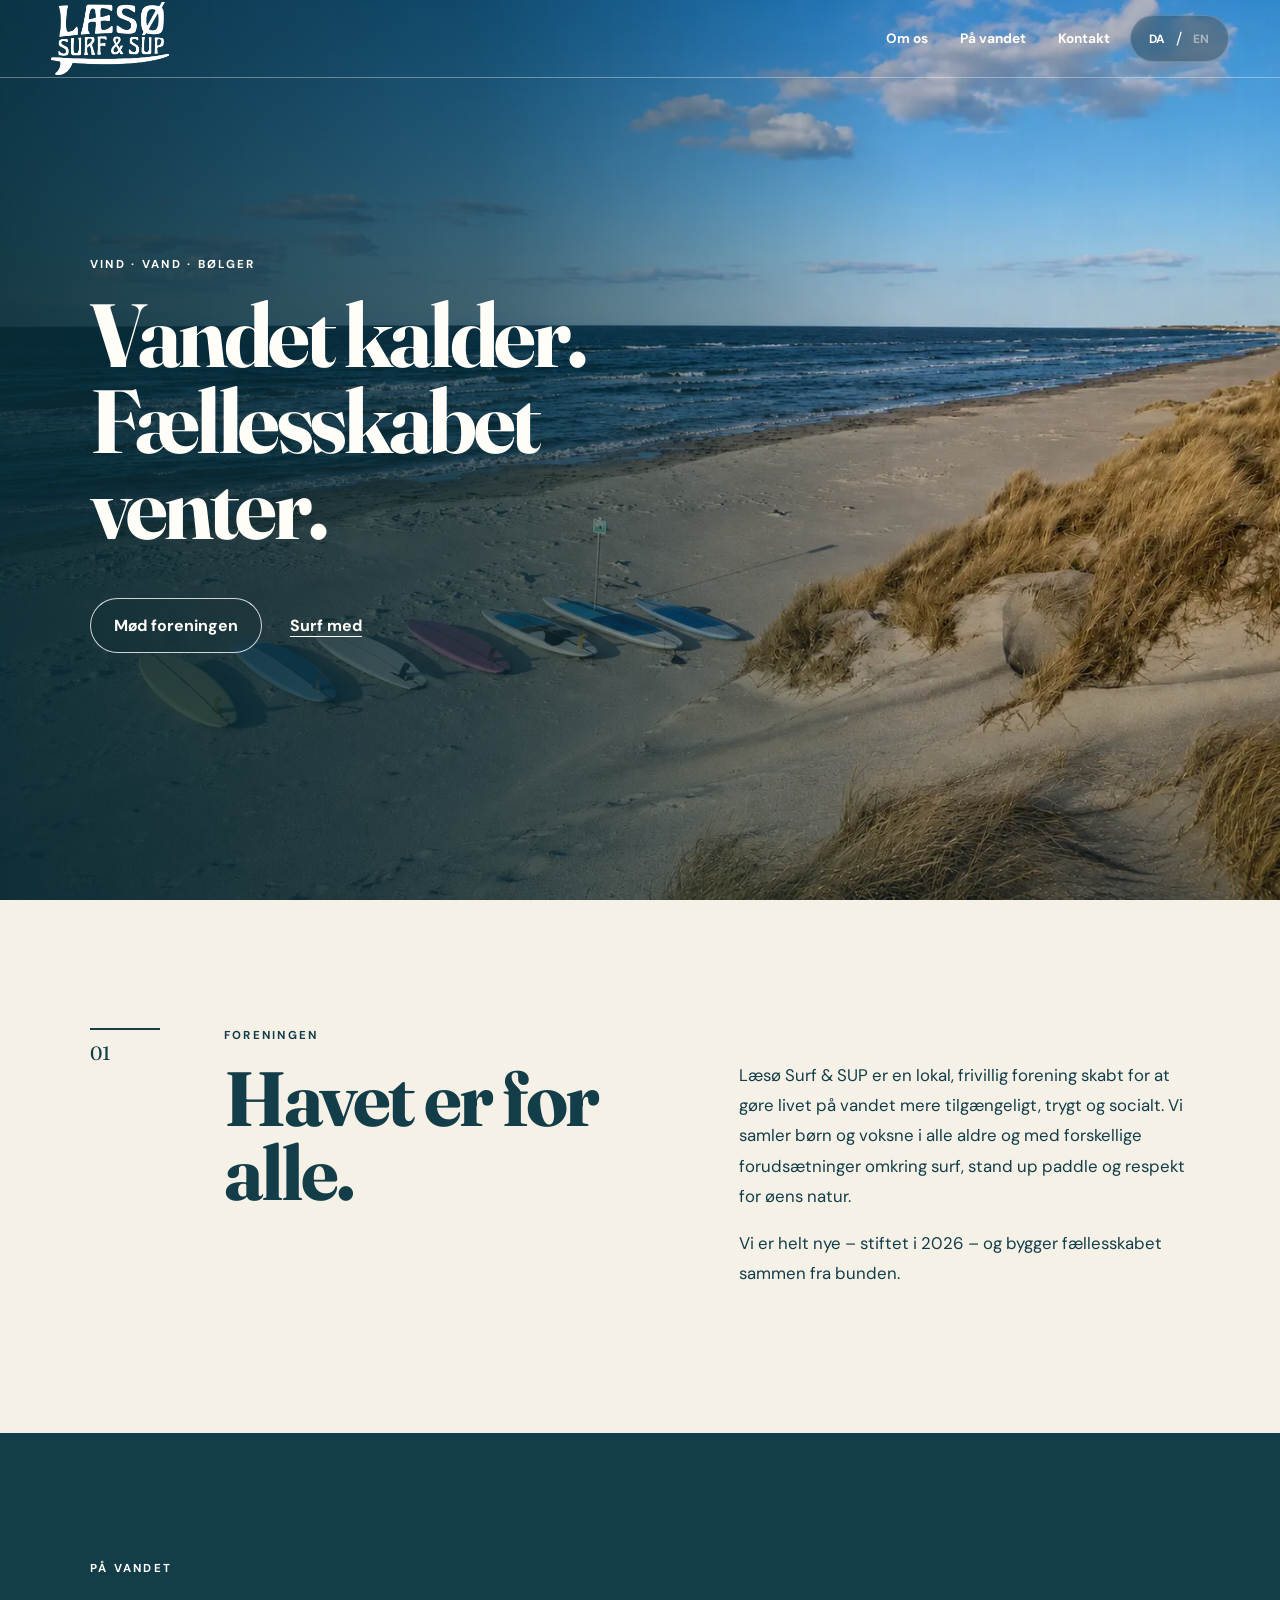
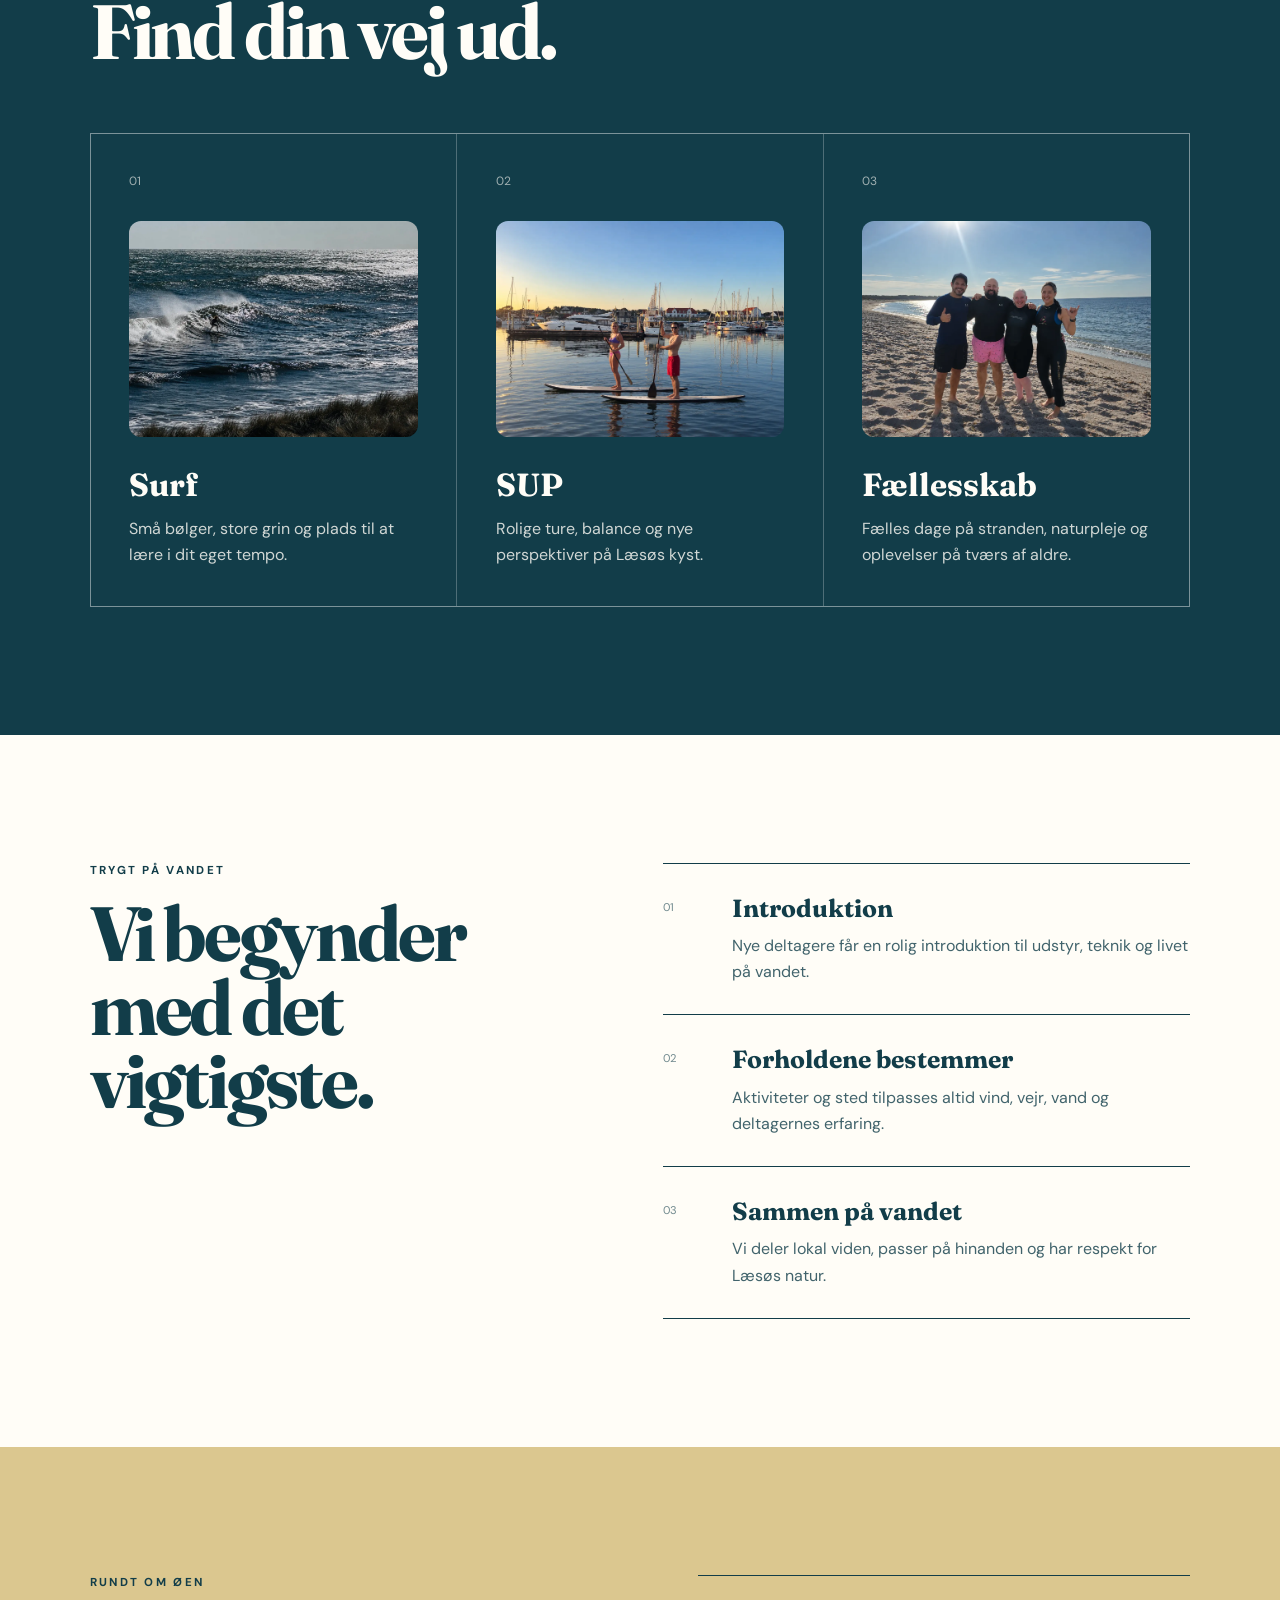
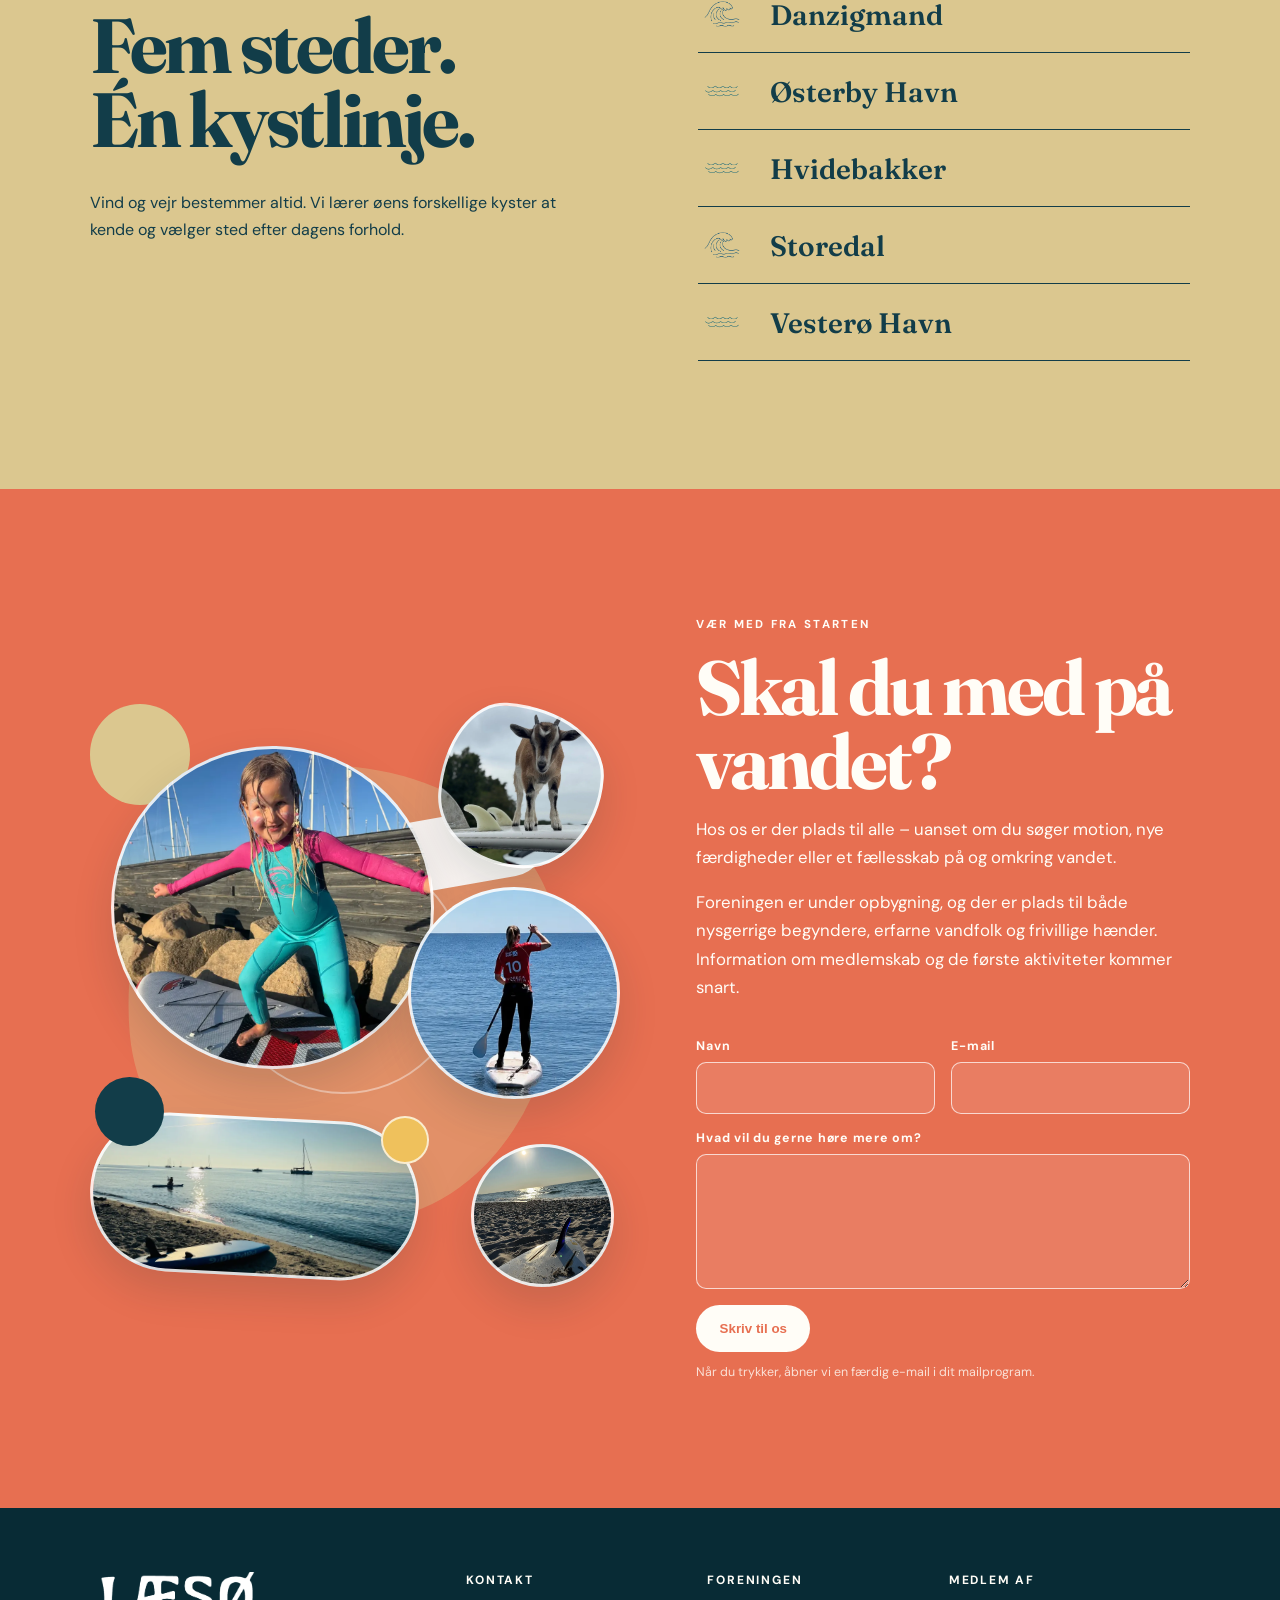
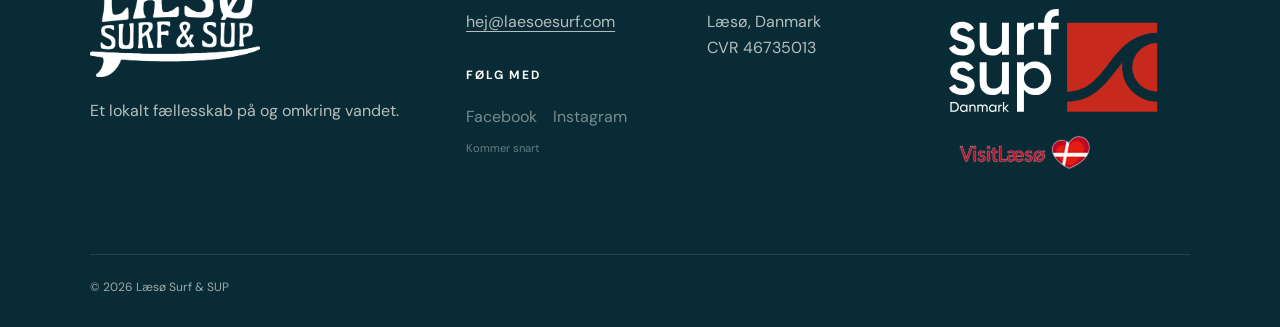
==== index.html @ fbec5681 "Add water condition icons to island spots" ====
<!doctype html>
<html lang="da">
<head>
  <meta charset="utf-8">
  <meta name="viewport" content="width=device-width, initial-scale=1">
  <meta name="description" content="Læsø Surf & SUP – et lokalt fællesskab for surf, SUP og oplevelser på vandet.">
  <meta name="theme-color" content="#123d49">
  <title>Læsø Surf & SUP</title>
  <link rel="preconnect" href="https://fonts.googleapis.com">
  <link rel="preconnect" href="https://fonts.gstatic.com" crossorigin>
  <link href="https://fonts.googleapis.com/css2?family=DM+Sans:wght@400;500;600;700&family=Fraunces:opsz,wght@9..144,600;9..144,700&display=swap" rel="stylesheet">
  <link rel="stylesheet" href="styles.css">
  <script src="script.js" defer></script>
</head>
<body>
  <a class="skip-link" href="#main" data-da="Gå til indhold" data-en="Skip to content">Gå til indhold</a>
  <header class="site-header">
    <a class="brand" href="#top" aria-label="Læsø Surf & SUP home">
      <img src="assets/logo-blue.png" alt="Læsø Surf & SUP" width="1871" height="1154">
    </a>
    <button class="nav-toggle" type="button" aria-expanded="false" aria-controls="site-nav">
      <span class="sr-only" data-da="Åbn menu" data-en="Open menu">Åbn menu</span>
      <span></span><span></span><span></span>
    </button>
    <nav id="site-nav" class="site-nav" aria-label="Primary navigation">
      <a href="#om" data-da="Om os" data-en="About">Om os</a>
      <a href="#aktiviteter" data-da="På vandet" data-en="Activities">På vandet</a>
      <a href="#kontakt" data-da="Kontakt" data-en="Contact Us">Kontakt</a>
    </nav>
    <div class="language-switch" role="group" aria-label="Language">
      <button type="button" data-lang="da" class="active" aria-pressed="true">DA</button>
      <span aria-hidden="true">/</span>
      <button type="button" data-lang="en" aria-pressed="false">EN</button>
    </div>
  </header>

  <main id="main">
    <section class="hero hero-photo" id="top">
      <div class="sun" aria-hidden="true"></div>
      <div class="hero-copy">
        <p class="eyebrow" data-da="Vind · Vand · Bølger" data-en="Wind · Water · Waves">Vind · Vand · Bølger</p>
        <h1 data-da="Vandet kalder.<br>Fællesskabet venter." data-en="The water is calling.<br>Come join us.">Vandet kalder.<br>Fællesskabet venter.</h1>
        <div class="hero-actions">
          <a class="button button-outline" href="#om" data-da="Mød foreningen" data-en="Meet the club">Mød foreningen</a>
          <a class="text-link" href="#kontakt" data-da="Surf med" data-en="Surf with us">Surf med</a>
        </div>
      </div>
      <div class="coast-art" aria-hidden="true">
        <div class="dune dune-back"></div>
        <div class="dune dune-front"></div>
        <div class="grass grass-one"></div>
        <div class="grass grass-two"></div>
        <div class="board"></div>
        <div class="sea"><span></span><span></span><span></span></div>
      </div>
    </section>

    <section class="intro section" id="om">
      <div class="section-kicker">01</div>
      <div class="section-heading">
        <p class="eyebrow" data-da="Foreningen" data-en="The association">Foreningen</p>
        <h2 data-da="Havet er for alle." data-en="The sea is for everyone.">Havet er for alle.</h2>
      </div>
      <div class="section-copy">
        <p data-da="Læsø Surf & SUP er en lokal, frivillig forening skabt for at gøre livet på vandet mere tilgængeligt, trygt og socialt. Vi samler børn og voksne i alle aldre og med forskellige forudsætninger omkring surf, stand up paddle og respekt for øens natur." data-en="Læsø Surf & SUP is a local volunteer association created to make life on the water more accessible, safe and social. We bring children and adults of all ages and abilities together through surfing, stand-up paddling and respect for the island’s nature.">Læsø Surf & SUP er en lokal, frivillig forening skabt for at gøre livet på vandet mere tilgængeligt, trygt og socialt. Vi samler børn og voksne i alle aldre og med forskellige forudsætninger omkring surf, stand up paddle og respekt for øens natur.</p>
        <p data-da="Vi er helt nye – stiftet i 2026 – og bygger fællesskabet sammen fra bunden." data-en="We are brand new – founded in 2026 – and building the community together from the ground up.">Vi er helt nye – stiftet i 2026 – og bygger fællesskabet sammen fra bunden.</p>
      </div>
    </section>

    <section class="activities section" id="aktiviteter">
      <div class="section-heading wide">
        <p class="eyebrow" data-da="På vandet" data-en="On the water">På vandet</p>
        <h2 data-da="Find din vej ud." data-en="Find your way out there.">Find din vej ud.</h2>
      </div>
      <div class="card-grid">
        <article class="activity-card surf-card">
          <span class="card-number">01</span>
          <img class="card-image" src="assets/activity-surf.webp" alt="Surfer på en bølge ved Danzigmand" loading="lazy">
          <h3 data-da="Surf" data-en="Surf">Surf</h3>
          <p data-da="Små bølger, store grin og plads til at lære i dit eget tempo." data-en="Small waves, big smiles and room to learn at your own pace.">Små bølger, store grin og plads til at lære i dit eget tempo.</p>
        </article>
        <article class="activity-card sup-card">
          <span class="card-number">02</span>
          <img class="card-image" src="assets/activity-sup.webp" alt="To SUP-padlere i Vesterø Havn" loading="lazy">
          <h3>SUP</h3>
          <p data-da="Rolige ture, balance og nye perspektiver på Læsøs kyst." data-en="Calm outings, balance and a new perspective on the coast of Læsø.">Rolige ture, balance og nye perspektiver på Læsøs kyst.</p>
        </article>
        <article class="activity-card community-card">
          <span class="card-number">03</span>
          <img class="card-image" src="assets/activity-community.webp" alt="En gruppe vandglade voksne på stranden" loading="lazy">
          <h3 data-da="Fællesskab" data-en="Community">Fællesskab</h3>
          <p data-da="Fælles dage på stranden, naturpleje og oplevelser på tværs af aldre." data-en="Beach days, care for nature and shared experiences across generations.">Fælles dage på stranden, naturpleje og oplevelser på tværs af aldre.</p>
        </article>
      </div>
    </section>

    <section class="safety section" id="sikkerhed">
      <div class="safety-title">
        <p class="eyebrow" data-da="Trygt på vandet" data-en="Safe on the water">Trygt på vandet</p>
        <h2 data-da="Vi begynder med det vigtigste." data-en="We begin with what matters most.">Vi begynder med det vigtigste.</h2>
      </div>
      <div class="safety-points">
        <article>
          <span>01</span>
          <h3 data-da="Introduktion" data-en="Introduction">Introduktion</h3>
          <p data-da="Nye deltagere får en rolig introduktion til udstyr, teknik og livet på vandet." data-en="New participants receive a calm introduction to equipment, technique and life on the water.">Nye deltagere får en rolig introduktion til udstyr, teknik og livet på vandet.</p>
        </article>
        <article>
          <span>02</span>
          <h3 data-da="Forholdene bestemmer" data-en="Conditions decide">Forholdene bestemmer</h3>
          <p data-da="Aktiviteter og sted tilpasses altid vind, vejr, vand og deltagernes erfaring." data-en="Activities and locations are always adapted to wind, weather, water and participant experience.">Aktiviteter og sted tilpasses altid vind, vejr, vand og deltagernes erfaring.</p>
        </article>
        <article>
          <span>03</span>
          <h3 data-da="Sammen på vandet" data-en="Together on the water">Sammen på vandet</h3>
          <p data-da="Vi deler lokal viden, passer på hinanden og har respekt for Læsøs natur." data-en="We share local knowledge, look after each other and respect the nature of Læsø.">Vi deler lokal viden, passer på hinanden og har respekt for Læsøs natur.</p>
        </article>
      </div>
    </section>

    <section class="spots section" id="spots">
      <div class="spots-copy">
        <p class="eyebrow" data-da="Rundt om øen" data-en="Around the island">Rundt om øen</p>
        <h2 data-da="Fem steder.<br>Én kystlinje." data-en="Five places.<br>One coastline.">Fem steder.<br>Én kystlinje.</h2>
        <p data-da="Vind og vejr bestemmer altid. Vi lærer øens forskellige kyster at kende og vælger sted efter dagens forhold." data-en="Wind and weather always decide. We get to know the island’s different coastlines and choose each location according to the day’s conditions.">Vind og vejr bestemmer altid. Vi lærer øens forskellige kyster at kende og vælger sted efter dagens forhold.</p>
      </div>
      <ol class="spot-list">
        <li><span class="spot-condition"><img src="assets/condition-wave.png" alt=""><span class="sr-only" data-da="Bølger" data-en="Waves">Bølger</span></span>Danzigmand</li>
        <li><span class="spot-condition"><img src="assets/condition-flat.png" alt=""><span class="sr-only" data-da="Fladt vand" data-en="Flat water">Fladt vand</span></span>Østerby Havn</li>
        <li><span class="spot-condition"><img src="assets/condition-flat.png" alt=""><span class="sr-only" data-da="Fladt vand" data-en="Flat water">Fladt vand</span></span>Hvidebakker</li>
        <li><span class="spot-condition"><img src="assets/condition-wave.png" alt=""><span class="sr-only" data-da="Bølger" data-en="Waves">Bølger</span></span>Storedal</li>
        <li><span class="spot-condition"><img src="assets/condition-flat.png" alt=""><span class="sr-only" data-da="Fladt vand" data-en="Flat water">Fladt vand</span></span>Vesterø Havn</li>
      </ol>
    </section>

    <section class="join section" id="kontakt">
      <div class="join-collage" aria-hidden="true">
        <div class="join-shape join-photo join-photo-main"></div>
        <div class="join-shape join-photo join-photo-open-water"></div>
        <div class="join-shape join-photo join-photo-sunset"></div>
        <div class="join-shape join-photo join-photo-fin"></div>
        <div class="join-shape join-photo join-photo-goat"></div>
        <div class="join-shape join-dot join-dot-sand"></div>
        <div class="join-shape join-dot join-dot-blue"></div>
        <div class="join-shape join-dot join-dot-gold"></div>
        <div class="join-shape join-pill"></div>
      </div>
      <div class="join-copy">
        <p class="eyebrow" data-da="Vær med fra starten" data-en="Be here from the start">Vær med fra starten</p>
        <h2 data-da="Skal du med på vandet?" data-en="Ready to get on the water?">Skal du med på vandet?</h2>
        <p data-da="Hos os er der plads til alle – uanset om du søger motion, nye færdigheder eller et fællesskab på og omkring vandet." data-en="There’s room for everyone here—whether you want to get active, learn new skills or be part of a community on and around the water.">Hos os er der plads til alle – uanset om du søger motion, nye færdigheder eller et fællesskab på og omkring vandet.</p>
        <p data-da="Foreningen er under opbygning, og der er plads til både nysgerrige begyndere, erfarne vandfolk og frivillige hænder. Information om medlemskab og de første aktiviteter kommer snart." data-en="The association is taking shape, with room for curious beginners, experienced water people and helping hands. Membership details and our first activities are coming soon.">Foreningen er under opbygning, og der er plads til både nysgerrige begyndere, erfarne vandfolk og frivillige hænder. Information om medlemskab og de første aktiviteter kommer snart.</p>
        <form class="contact-form" id="contact-form">
          <div class="form-field">
            <label for="contact-name" data-da="Navn" data-en="Name">Navn</label>
            <input id="contact-name" name="name" type="text" autocomplete="name" required>
          </div>
          <div class="form-field">
            <label for="contact-email" data-da="E-mail" data-en="Email">E-mail</label>
            <input id="contact-email" name="email" type="email" autocomplete="email" required>
          </div>
          <div class="form-field form-field-wide">
            <label for="contact-message" data-da="Hvad vil du gerne høre mere om?" data-en="What would you like to know more about?">Hvad vil du gerne høre mere om?</label>
            <textarea id="contact-message" name="message" rows="5" required></textarea>
          </div>
          <button class="button button-light form-field-wide" type="submit" data-da="Skriv til os" data-en="Email us">Skriv til os</button>
          <p class="form-note form-field-wide" data-da="Når du trykker, åbner vi en færdig e-mail i dit mailprogram." data-en="When you submit, we’ll open a ready-to-send email in your email app.">Når du trykker, åbner vi en færdig e-mail i dit mailprogram.</p>
        </form>
      </div>
    </section>
  </main>

  <footer id="site-footer" class="site-footer">
    <div class="footer-brand">
      <img src="assets/logo-blue.png" alt="Læsø Surf & SUP" width="1871" height="1154">
      <p data-da="Et lokalt fællesskab på og omkring vandet." data-en="A local community on and around the water.">Et lokalt fællesskab på og omkring vandet.</p>
    </div>
    <div class="footer-column">
      <h2 data-da="Kontakt" data-en="Contact">Kontakt</h2>
      <p><a href="mailto:hej@laesoesurf.com">hej@laesoesurf.com</a></p>
      <h2 class="social-heading" data-da="Følg med" data-en="Follow us">Følg med</h2>
      <p class="social-placeholders"><span>Facebook</span><span>Instagram</span><small data-da="Kommer snart" data-en="Coming soon">Kommer snart</small></p>
    </div>
    <div class="footer-column">
      <h2 data-da="Foreningen" data-en="Association">Foreningen</h2>
      <p>Læsø, Danmark<br>CVR 46735013</p>
    </div>
    <div class="footer-column footer-affiliation">
      <h2 data-da="Medlem af" data-en="Member of">Medlem af</h2>
      <div class="footer-badges">
        <a href="https://surfsup.dk/" target="_blank" rel="noopener" aria-label="Surf & SUP Danmark">
          <img class="federation-badge" src="assets/surf-sup-danmark.svg" alt="Surf & SUP Danmark">
        </a>
        <a href="https://www.visit-laesoe.com/" target="_blank" rel="noopener" aria-label="Visit Læsø">
          <img class="visit-badge" src="assets/visit-laesoe.png" alt="Visit Læsø">
        </a>
      </div>
    </div>
    <p class="copyright">© <span id="year"></span> Læsø Surf & SUP</p>
  </footer>
</body>
</html>
---- styles.css ----
:root {
  --ink: #123d49;
  --ink-dark: #082b35;
  --foam: #f6f1e7;
  --sand: #dbc78f;
  --dune: #aebe82;
  --dune-dark: #73895c;
  --coral: #e76f51;
  --sky: #91c8cf;
  --white: #fffdf7;
  --line: rgba(18, 61, 73, .2);
  --display: "Fraunces", Georgia, serif;
  --sans: "DM Sans", system-ui, sans-serif;
}

* { box-sizing: border-box; }
html { scroll-behavior: smooth; }
body { margin: 0; background: var(--foam); color: var(--ink); font-family: var(--sans); }
a { color: inherit; }
.sr-only { position: absolute; width: 1px; height: 1px; padding: 0; margin: -1px; overflow: hidden; clip: rect(0,0,0,0); white-space: nowrap; border: 0; }
.skip-link { position: fixed; left: 1rem; top: -5rem; z-index: 100; padding: .75rem 1rem; background: var(--white); }
.skip-link:focus { top: 1rem; }

.site-header { height: 78px; display: grid; grid-template-columns: 1fr auto auto; align-items: center; gap: 1.25rem; padding: 0 clamp(1.25rem, 4vw, 4.5rem); border-bottom: 1px solid rgba(255,255,255,.35); position: absolute; z-index: 10; width: 100%; color: var(--white); }
.brand { display: inline-flex; align-items: center; text-decoration: none; }
.brand img { display: block; width: 118px; height: auto; filter: brightness(0) invert(1); }
.site-nav { justify-self: end; display: flex; align-items: center; gap: clamp(1rem, 2.5vw, 2.4rem); font-size: .85rem; font-weight: 700; white-space: nowrap; }
.site-nav a { text-decoration: none; }
.site-nav a:hover { color: var(--coral); }
.language-switch { justify-self: end; display: flex; gap: .35rem; align-items: center; padding: .55rem .8rem; border: 1px solid rgba(255,255,255,.2); border-radius: 100px; background: rgba(8,43,53,.34); backdrop-filter: blur(10px); -webkit-backdrop-filter: blur(10px); }
.language-switch button { border: 0; background: none; color: currentColor; padding: .35rem; font: 700 .75rem var(--sans); cursor: pointer; opacity: .48; }
.language-switch button.active { opacity: 1; }
.nav-toggle { display: none; }

.hero { min-height: 760px; height: 100svh; max-height: 980px; position: relative; overflow: hidden; background: var(--sky); padding: 150px clamp(1.25rem, 7vw, 8rem) 140px; display: flex; align-items: center; }
.hero-photo { background-image: url("assets/hero-beach.webp"); background-size: cover; background-position: center 48%; color: var(--white); }
.hero-photo::before { content: ""; position: absolute; inset: 0; z-index: 1; background: linear-gradient(90deg, rgba(8,43,53,.88) 0%, rgba(8,43,53,.63) 38%, rgba(8,43,53,.12) 72%, rgba(8,43,53,.04) 100%), linear-gradient(0deg, rgba(8,43,53,.22), transparent 45%); }
.hero-photo .sun, .hero-photo .coast-art { display: none; }
.hero-copy { position: relative; z-index: 4; width: min(650px, 55vw); }
.hero-copy h1 { font-size: clamp(3.75rem, 7vw, 7rem); }
.eyebrow { text-transform: uppercase; letter-spacing: .2em; font-size: .72rem; font-weight: 700; margin: 0 0 1.2rem; }
h1, h2 { font-family: var(--display); letter-spacing: -.04em; line-height: .96; margin: 0; }
h1 { font-size: clamp(4.25rem, 8.5vw, 8.5rem); }
h2 { font-size: clamp(3rem, 6vw, 6rem); }
.hero-lede { max-width: 560px; line-height: 1.65; font-size: clamp(1rem, 1.5vw, 1.2rem); margin: 2rem 0; }
.hero-actions { display: flex; align-items: center; gap: 1.75rem; margin-top: 3rem; }
.button { display: inline-flex; align-items: center; justify-content: center; padding: 1rem 1.45rem; border-radius: 100px; text-decoration: none; font-weight: 700; transition: transform .2s, background .2s; }
.button:hover { transform: translateY(-2px); }
.button-primary { background: var(--coral); color: var(--white); }
.button-primary:hover { background: #d65d42; }
.button-outline { color: var(--white); border: 1px solid rgba(255,255,255,.8); background: rgba(8,43,53,.12); backdrop-filter: blur(5px); -webkit-backdrop-filter: blur(5px); }
.button-outline:hover { background: rgba(255,255,255,.14); }
.text-link { font-weight: 700; text-underline-offset: 5px; }
.hero-photo .text-link { color: var(--white); }
.sun { position: absolute; width: min(26vw, 350px); aspect-ratio: 1; border-radius: 50%; background: #efc15c; top: 15%; right: 10%; box-shadow: 0 0 0 24px rgba(239, 193, 92, .15); }
.coast-art { position: absolute; inset: 0; pointer-events: none; }
.dune { position: absolute; border-radius: 55% 50% 0 0 / 100% 90% 0 0; transform-origin: bottom; }
.dune-back { width: 72%; height: 32%; right: -15%; bottom: 18%; background: var(--dune-dark); transform: rotate(-3deg); }
.dune-front { width: 82%; height: 29%; right: -17%; bottom: 8%; background: var(--dune); transform: rotate(2deg); }
.sea { position: absolute; bottom: 0; left: 0; right: 0; height: 19%; background: var(--ink); overflow: hidden; }
.sea span { position: absolute; left: -5%; width: 110%; height: 25px; border-top: 2px solid rgba(255,255,255,.55); border-radius: 50%; }
.sea span:nth-child(1) { top: 30%; }.sea span:nth-child(2) { top: 55%; left: 7%; }.sea span:nth-child(3) { top: 75%; left: -12%; }
.board { position: absolute; width: 230px; height: 35px; right: 14%; bottom: 22%; background: var(--coral); border: 4px solid var(--ink-dark); border-radius: 60% 55% 55% 60%; transform: rotate(-9deg); box-shadow: inset -45px 0 0 #efc15c; }
.board::after { content: ""; position: absolute; right: 34px; bottom: -17px; width: 10px; height: 18px; background: var(--ink-dark); clip-path: polygon(0 0,100% 0,65% 100%); }
.grass { position: absolute; width: 2px; height: 100px; background: var(--ink-dark); bottom: 30%; right: 29%; transform: rotate(9deg); }
.grass::before, .grass::after { content: ""; position: absolute; width: 50px; height: 2px; background: var(--ink-dark); right: 0; top: 35%; transform-origin: right; transform: rotate(55deg); }
.grass::after { top: 58%; transform: rotate(-45deg); }
.grass-two { right: 23%; bottom: 27%; transform: scale(.8) rotate(-8deg); }

.section { padding: clamp(5rem, 10vw, 10rem) clamp(1.25rem, 7vw, 8rem); }
.intro { display: grid; grid-template-columns: 70px 1fr 1fr; gap: clamp(2rem, 5vw, 7rem); align-items: start; }
.section-kicker { font-family: var(--display); font-size: 1.2rem; padding-top: .7rem; border-top: 2px solid var(--ink); }
.section-heading h2 { max-width: 600px; }
.section-copy { max-width: 580px; font-size: 1.05rem; line-height: 1.8; padding-top: 2rem; }
.section-copy p:first-child { margin-top: 0; }

.activities { background: var(--ink); color: var(--white); }
.section-heading.wide { margin-bottom: 4rem; }
.card-grid { display: grid; grid-template-columns: repeat(3, 1fr); gap: 1px; background: rgba(255,255,255,.25); border: 1px solid rgba(255,255,255,.25); }
.activity-card { min-height: 410px; padding: clamp(1.5rem, 3vw, 3rem); background: var(--ink); display: flex; flex-direction: column; position: relative; }
.activity-card:hover { background: var(--ink-dark); }
.card-number { font-size: .75rem; opacity: .6; }
.card-image { display: block; width: 100%; aspect-ratio: 4 / 3; margin: 2rem 0 1.75rem; object-fit: cover; border-radius: 12px; }
.activity-card h3 { font: 700 2rem var(--display); margin: 0 0 .75rem; }
.activity-card p { line-height: 1.6; margin: 0; max-width: 320px; opacity: .8; }

.safety { background: var(--white); display: grid; grid-template-columns: 1fr 1.15fr; gap: clamp(3rem, 9vw, 10rem); }
.safety-title { position: sticky; top: 3rem; align-self: start; }
.safety-points article { display: grid; grid-template-columns: 45px 1fr; column-gap: 1.5rem; padding: 1.8rem 0; border-top: 1px solid var(--ink); }
.safety-points article:last-child { border-bottom: 1px solid var(--ink); }
.safety-points span { grid-row: 1/3; font-size: .7rem; opacity: .6; padding-top: .45rem; }
.safety-points h3 { margin: 0 0 .65rem; font: 700 1.55rem var(--display); }
.safety-points p { margin: 0; line-height: 1.65; opacity: .8; }

.spots { display: grid; grid-template-columns: 1fr 1fr; gap: clamp(3rem, 9vw, 10rem); background: var(--sand); }
.spots-copy p:last-child { max-width: 480px; line-height: 1.7; margin-top: 2rem; }
.spot-list { list-style: none; margin: 0; padding: 0; border-top: 1px solid var(--ink); }
.spot-list li { padding: 1.25rem 0; border-bottom: 1px solid var(--ink); font: 600 clamp(1.35rem, 2.2vw, 2rem) var(--display); display: flex; align-items: center; gap: 1.5rem; }
.spot-condition { width: 48px; height: 36px; flex: 0 0 48px; display: inline-flex; align-items: center; justify-content: center; }
.spot-condition img { display: block; width: 100%; height: 100%; object-fit: contain; }

.join { background: var(--coral); color: var(--white); display: grid; grid-template-columns: 1.3fr 1.7fr; gap: clamp(2.5rem, 6vw, 7rem); align-items: center; }
.join-collage { position: relative; width: min(530px, 88vw); aspect-ratio: .9; justify-self: center; isolation: isolate; }
.join-collage::before { content: ""; position: absolute; z-index: 0; width: 82%; height: 78%; left: 7%; top: 10%; background: rgba(219,199,143,.38); border-radius: 43% 57% 48% 52% / 55% 42% 58% 45%; transform: rotate(-5deg); }
.join-collage::after { content: ""; position: absolute; z-index: 1; width: 45%; aspect-ratio: 1; left: 25%; top: 25%; border: 2px solid rgba(255,255,255,.42); border-radius: 50%; }
.join-shape { position: absolute; display: block; }
.join-photo { border: 3px solid rgba(255,255,255,.85); background-repeat: no-repeat; background-size: cover; box-shadow: 0 18px 40px rgba(8,43,53,.14); }
.join-photo-main { z-index: 4; width: 61%; aspect-ratio: 1; left: 4%; top: 7%; border-radius: 50%; background-image: url("assets/child-sup.webp"); background-position: center 33%; }
.join-photo-open-water { z-index: 6; width: 40%; aspect-ratio: 1; right: 0; top: 31%; border-radius: 50%; background-image: url("assets/collage-open-water.webp"); background-position: center 46%; }
.join-photo-sunset { z-index: 3; width: 62%; height: 27%; left: 0; bottom: 3%; border-radius: 100px; background-image: url("assets/collage-sunset.webp"); background-position: center 73%; transform: rotate(3deg); }
.join-photo-fin { z-index: 7; width: 27%; aspect-ratio: 1; right: 1%; bottom: 1%; border-radius: 50%; background-image: url("assets/collage-fin.webp"); background-position: center 76%; }
.join-photo-goat { z-index: 5; width: 31%; aspect-ratio: 1; right: 3%; top: 0; border-radius: 38% 62% 48% 52% / 58% 42% 58% 42%; background-image: url("assets/collage-goat.webp"); background-position: 63% center; transform: rotate(4deg); }
.join-dot { border-radius: 50%; }
.join-dot-sand { z-index: 2; width: 19%; aspect-ratio: 1; left: 0; top: 0; background: var(--sand); }
.join-dot-blue { z-index: 5; width: 13%; aspect-ratio: 1; left: 1%; bottom: 25%; background: var(--ink); }
.join-dot-gold { z-index: 7; width: 9%; aspect-ratio: 1; left: 55%; bottom: 22%; background: #efc15c; border: 2px solid rgba(255,255,255,.7); }
.join-pill { z-index: 2; width: 36%; height: 12%; right: 14%; top: 19%; border-radius: 100px; background: rgba(255,255,255,.92); transform: rotate(-10deg); }
.join-copy > p:not(.eyebrow) { max-width: 650px; line-height: 1.7; font-size: 1.05rem; margin: 1rem 0; }
.join-copy h2 + p { margin-top: 2rem; }
.button-light { background: var(--white); color: var(--coral); }
.contact-form { max-width: 720px; display: grid; grid-template-columns: 1fr 1fr; gap: 1rem; margin-top: 2.25rem; }
.form-field { display: grid; gap: .5rem; }
.form-field-wide { grid-column: 1/-1; }
.form-field label { font-size: .78rem; font-weight: 700; letter-spacing: .06em; }
.form-field input, .form-field textarea { width: 100%; border: 1px solid rgba(255,255,255,.7); border-radius: 10px; padding: .9rem 1rem; background: rgba(255,255,255,.1); color: var(--white); font: inherit; }
.form-field textarea { resize: vertical; min-height: 130px; }
.form-field input:focus, .form-field textarea:focus { outline: 3px solid rgba(255,255,255,.3); outline-offset: 2px; }
.contact-form .button { border: 0; width: fit-content; cursor: pointer; }
.join-copy .form-note { margin: -.25rem 0 0; font-size: .78rem; opacity: .8; }

.site-footer { background: var(--ink-dark); color: var(--white); padding: 4rem clamp(1.25rem, 7vw, 8rem) 2rem; display: grid; grid-template-columns: 1.7fr 1fr 1fr 1.25fr; gap: 3rem; }
.footer-brand img { width: 170px; height: auto; filter: brightness(0) invert(1); }.footer-brand p, .footer-column p { opacity: .7; line-height: 1.6; }
.footer-column a { text-underline-offset: 4px; }
.footer-badges { display: flex; align-items: center; flex-wrap: wrap; gap: 1.25rem; }
.footer-affiliation img { display: block; height: auto; }
.footer-affiliation .federation-badge { width: min(210px, 100%); }
.footer-affiliation .visit-badge { width: min(150px, 100%); }
.footer-affiliation a { display: inline-block; transition: transform .2s, opacity .2s; }
.footer-affiliation a:hover { transform: translateY(-2px); opacity: .9; }
.footer-column h2 { font: 700 .75rem var(--sans); text-transform: uppercase; letter-spacing: .15em; margin-bottom: 1.3rem; }
.footer-column .social-heading { margin-top: 2rem; }
.social-placeholders { display: flex; flex-wrap: wrap; gap: .65rem 1rem; }
.social-placeholders span { opacity: .65; }
.social-placeholders small { flex-basis: 100%; font-size: .7rem; opacity: .55; }
.copyright { grid-column: 1/-1; border-top: 1px solid rgba(255,255,255,.18); padding-top: 1.5rem; margin: 2rem 0 0; font-size: .75rem; opacity: .6; }

.contact-hero { min-height: 780px; display: grid; grid-template-columns: 1.05fr .95fr; background: var(--ink-dark); color: var(--white); }
.contact-image { min-height: 640px; background: linear-gradient(90deg, transparent 70%, var(--ink-dark)), url("assets/goat-surfer.webp") center/cover; }
.contact-intro { padding: 155px clamp(2rem, 7vw, 7rem) 5rem clamp(2rem, 5vw, 5rem); display: flex; flex-direction: column; justify-content: center; }
.contact-intro h1 { font-size: clamp(3.25rem, 4.8vw, 5.5rem); }
.contact-intro > p:not(.eyebrow) { max-width: 630px; margin: 1.4rem 0 0; font-size: 1.05rem; line-height: 1.75; opacity: .86; }
.contact-section { display: grid; grid-template-columns: .9fr 1.1fr; gap: clamp(3rem, 9vw, 10rem); align-items: start; background: var(--white); }
.contact-details h2 { font-size: clamp(2.8rem, 5vw, 5.5rem); }
.contact-details > p:last-child { margin-top: 2rem; font-weight: 700; }
.contact-form-dark { margin-top: 0; color: var(--ink); }
.contact-form-dark .form-field input, .contact-form-dark .form-field textarea { border-color: var(--line); background: var(--foam); color: var(--ink); }
.contact-form-dark .form-field input:focus, .contact-form-dark .form-field textarea:focus { outline-color: rgba(18,61,73,.2); }
.contact-form-dark .form-note { color: var(--ink); }

/* På vandet */
.water-hero { min-height: 650px; height: min(78svh, 840px); padding: 130px clamp(1.25rem, 5.5vw, 6rem) 70px; display: flex; align-items: center; position: relative; overflow: hidden; color: var(--white); background: url("assets/together-sup.webp") center 47% / cover no-repeat; }
.water-hero::after { content: ""; position: absolute; inset: 0; background: linear-gradient(90deg, rgba(8,43,53,.35), transparent 58%); }
.water-hero h1 { position: relative; z-index: 1; max-width: 760px; font: 500 clamp(3.6rem, 7.2vw, 7.2rem)/.92 var(--sans); letter-spacing: -.065em; }
.water-hero h1 em { font-family: var(--display); font-weight: 600; }
.water-story { max-width: 1320px; margin: 0 auto; padding: clamp(4.5rem, 8vw, 7.5rem) clamp(1.25rem, 5.5vw, 6rem); background: var(--white); }
.water-lead { display: grid; grid-template-columns: minmax(0, 1.7fr) minmax(220px, .58fr); gap: 8%; align-items: end; }
.water-copy h2 { max-width: 850px; font: 500 clamp(2.8rem, 5.4vw, 5rem)/1.03 var(--sans); letter-spacing: -.06em; }
.water-copy h2 em { font-family: var(--display); }.water-copy h2 strong { font-weight: 700; }
.water-copy > p { max-width: 720px; margin: 2.6rem 0 0; font-size: clamp(1.35rem, 2.3vw, 2.15rem); line-height: 1.3; letter-spacing: -.025em; }
.water-copy strong { font-weight: 700; }
.water-story img { display: block; width: 100%; height: 100%; object-fit: cover; border-radius: 14px; }
.water-sunset { aspect-ratio: 1.08 / 1; }
.water-gallery { display: grid; grid-template-columns: 1.55fr .92fr; gap: 8%; align-items: start; margin-top: 3.25rem; }
.water-surf { aspect-ratio: 1.18 / 1; object-position: 42% center; }.water-child { aspect-ratio: .78 / 1; object-position: center 35%; }
.water-invitation { max-width: 680px; margin: 3rem 0 0 auto; font: 600 clamp(1.45rem, 2.3vw, 2.15rem)/1.35 var(--display); }
.water-safety { padding: clamp(5rem, 9vw, 8rem) clamp(1.25rem, 7vw, 8rem); background: var(--sand); display: grid; grid-template-columns: .8fr 1.2fr; gap: clamp(3rem, 9vw, 10rem); }
.water-safety h2 { font-size: clamp(3rem, 5vw, 5.5rem); }.water-safety-copy { font-size: 1.08rem; line-height: 1.7; }
.water-safety-copy ol { list-style: decimal-leading-zero; margin: 2rem 0 0; padding: 0 0 0 2.2rem; border-top: 1px solid var(--ink); }
.water-safety-copy li { padding: 1rem .5rem; border-bottom: 1px solid var(--ink); }
.water-contact { padding: clamp(4.5rem, 8vw, 7rem) clamp(1.25rem, 7vw, 8rem); background: var(--coral); color: var(--white); display: flex; align-items: center; justify-content: space-between; gap: 2rem; }
.water-contact h2 { font-size: clamp(2.8rem, 5vw, 5.5rem); }.water-contact-link { padding: 1rem 1.5rem; border: 2px solid var(--white); border-radius: 100px; text-decoration: none; font-weight: 700; white-space: nowrap; }

@media (max-width: 850px) {
  .site-header { grid-template-columns: 1fr auto auto; }
  .nav-toggle { display: block; border: 0; background: transparent; padding: 8px; cursor: pointer; }
  .nav-toggle span:not(.sr-only) { display: block; width: 24px; height: 2px; margin: 5px; background: currentColor; }
  .site-nav { display: none; position: absolute; top: 78px; left: 0; right: 0; transform: none; background: rgba(8,43,53,.97); color: var(--white); padding: 2rem; border: 0; border-radius: 0; flex-direction: column; white-space: normal; border-bottom: 1px solid rgba(255,255,255,.2); }
  .site-nav.open { display: flex; }
  .hero { min-height: 760px; align-items: flex-start; padding-top: 145px; }
  .hero-copy { width: 100%; }.hero-lede { max-width: 500px; }.sun { width: 44vw; top: 40%; right: -8%; }
  .hero-photo { background-position: 58% center; }
  .dune-back { width: 110%; right: -45%; }.dune-front { width: 125%; right: -45%; }.board { right: 18%; bottom: 20%; }
  .intro { grid-template-columns: 45px 1fr; }.section-copy { grid-column: 2; }
  .card-grid { grid-template-columns: 1fr; }.activity-card { min-height: 320px; }.card-icon { margin: 3rem 0; }
  .spots, .join, .safety { grid-template-columns: 1fr; }
  .join-collage { width: min(430px, 88vw); justify-self: center; }
  .contact-hero, .contact-section { grid-template-columns: 1fr; }
  .contact-image { min-height: 560px; background-image: linear-gradient(0deg, var(--ink-dark), transparent 35%), url("assets/goat-surfer.webp"); }
  .contact-intro { padding-top: 4rem; }
  .safety-title { position: static; }
  .water-lead { grid-template-columns: 1fr; gap: 2.5rem; }.water-sunset { max-width: 420px; justify-self: end; }
  .water-gallery { gap: 1.5rem; }.water-safety { grid-template-columns: 1fr; }
  .site-footer { grid-template-columns: 1fr 1fr; }.footer-brand { grid-column: 1/-1; }
}

@media (max-width: 520px) {
  .site-header { gap: .5rem; padding-inline: 1rem; }.brand img { width: 96px; }
  .language-switch { font-size: .7rem; }.hero { padding-inline: 1.25rem; }.hero h1 { font-size: clamp(3.8rem, 19vw, 5rem); }
  .hero-lede { font-size: .95rem; }.hero-actions { align-items: flex-start; flex-direction: column; gap: 1rem; }
  .intro { grid-template-columns: 1fr; }.section-kicker { width: 45px; }.section-copy { grid-column: auto; }
  .site-footer { grid-template-columns: 1fr; }.footer-brand { grid-column: auto; }.copyright { grid-column: auto; }
  .contact-form { grid-template-columns: 1fr; }.form-field-wide { grid-column: auto; }
  .contact-image { min-height: 430px; }
  .water-hero { min-height: 520px; height: 68svh; padding-bottom: 3rem; align-items: flex-end; background-position: 58% center; }
  .water-gallery { grid-template-columns: 1fr; }.water-gallery img { aspect-ratio: 4 / 3; }.water-invitation { margin-left: 0; }
  .water-contact { align-items: flex-start; flex-direction: column; }
}

@media (prefers-reduced-motion: reduce) { html { scroll-behavior: auto; } * { transition: none !important; } }
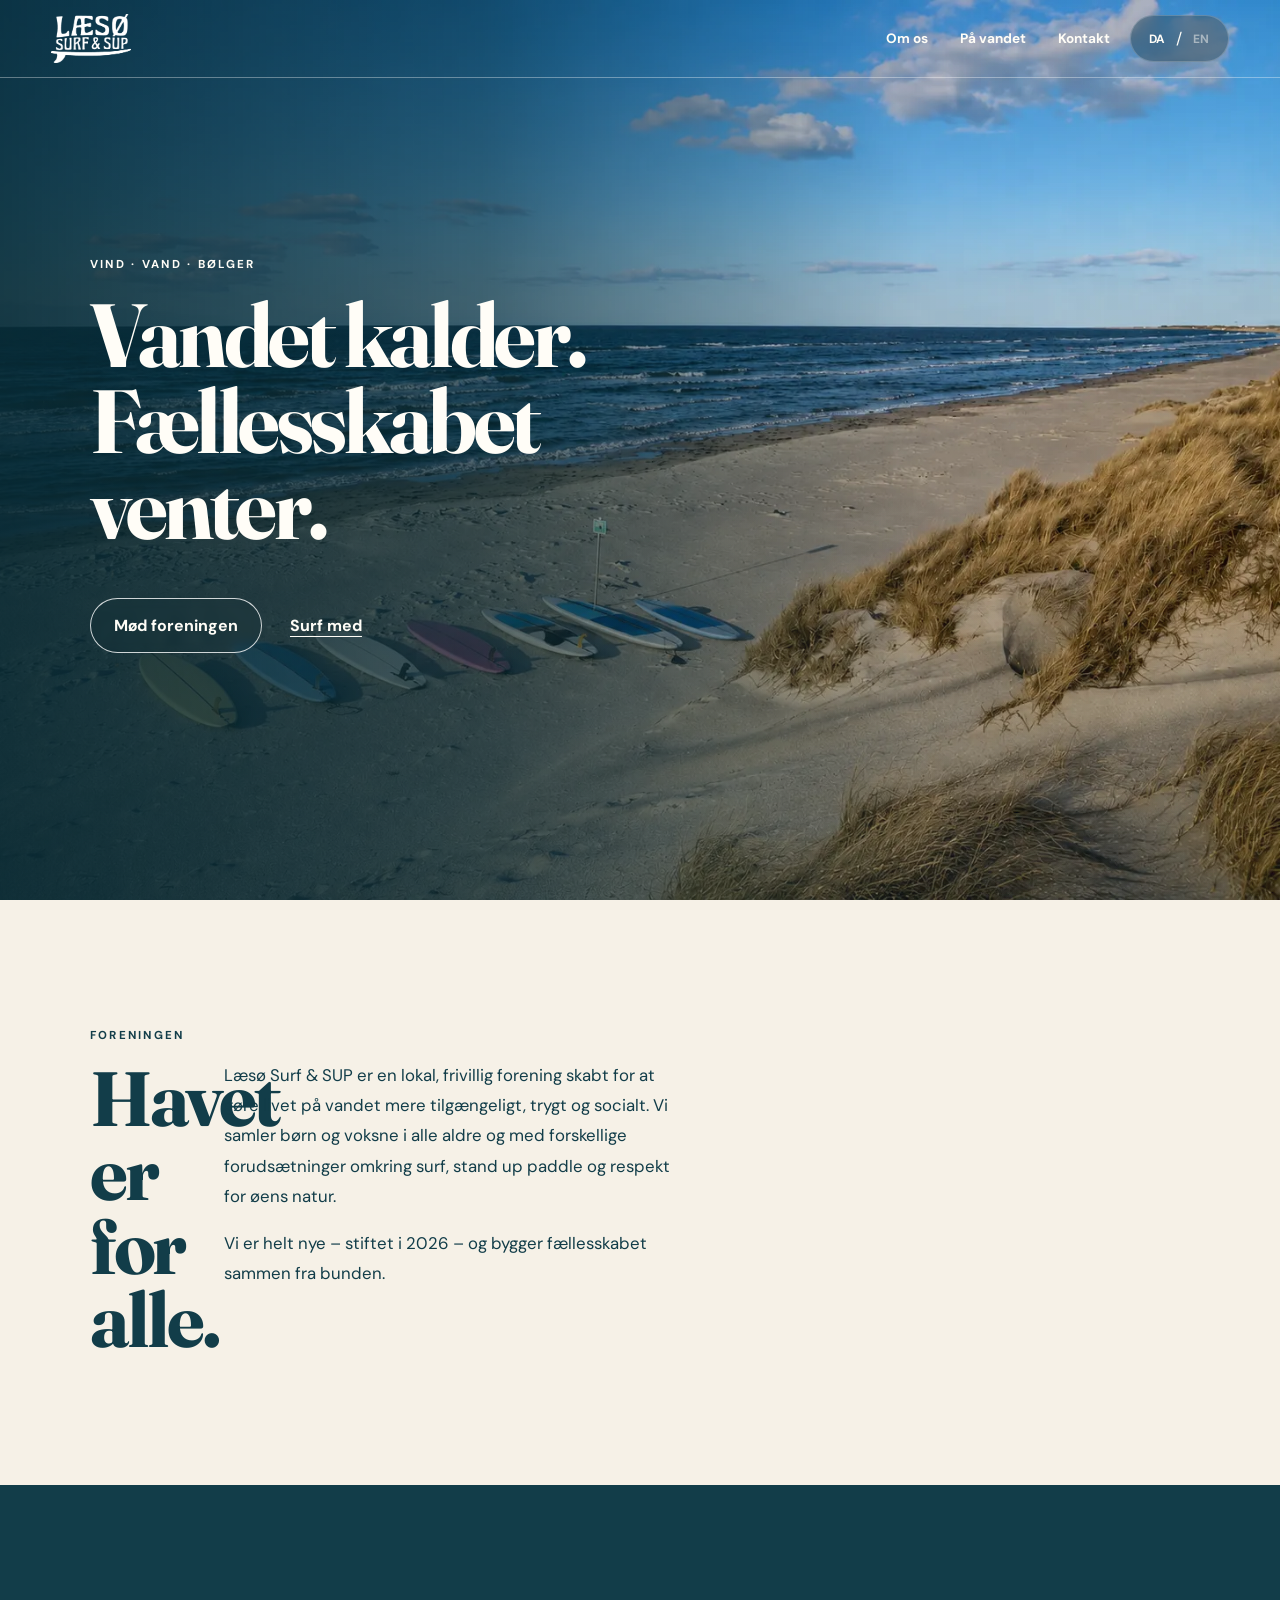
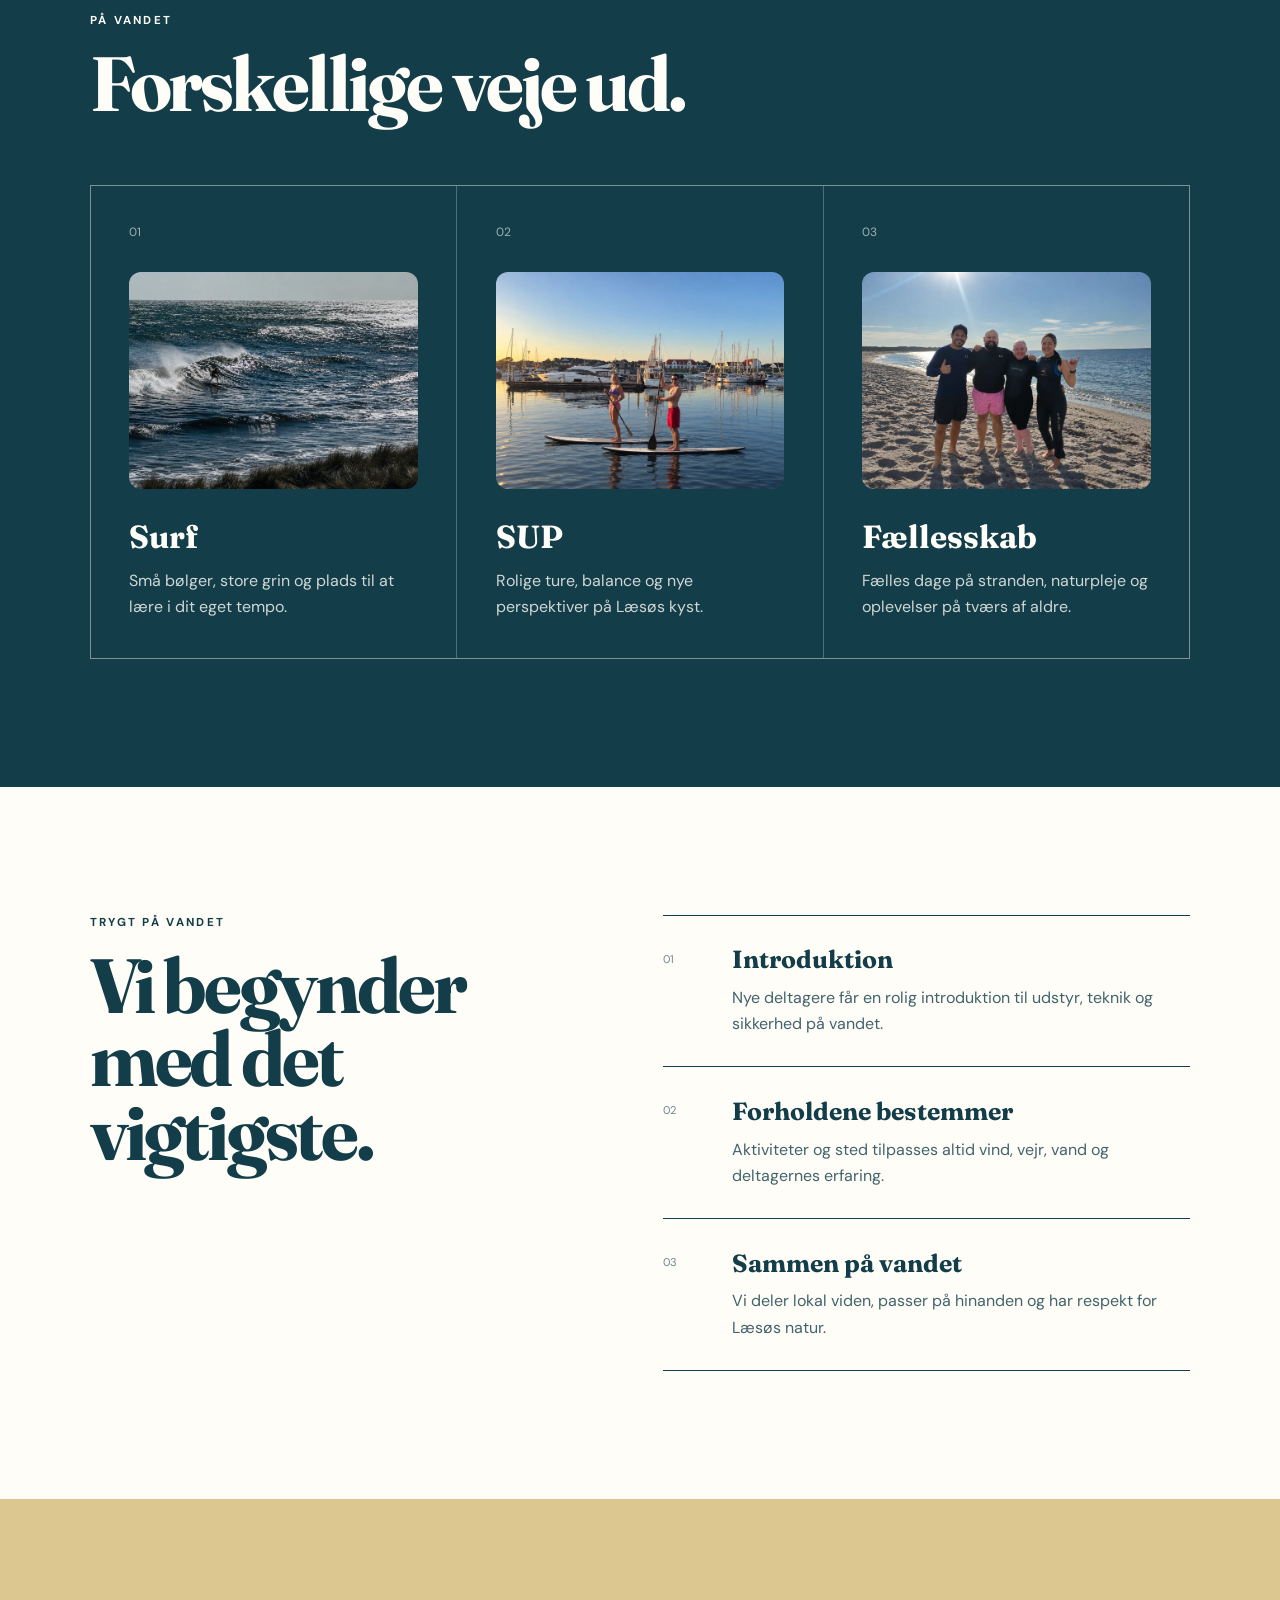
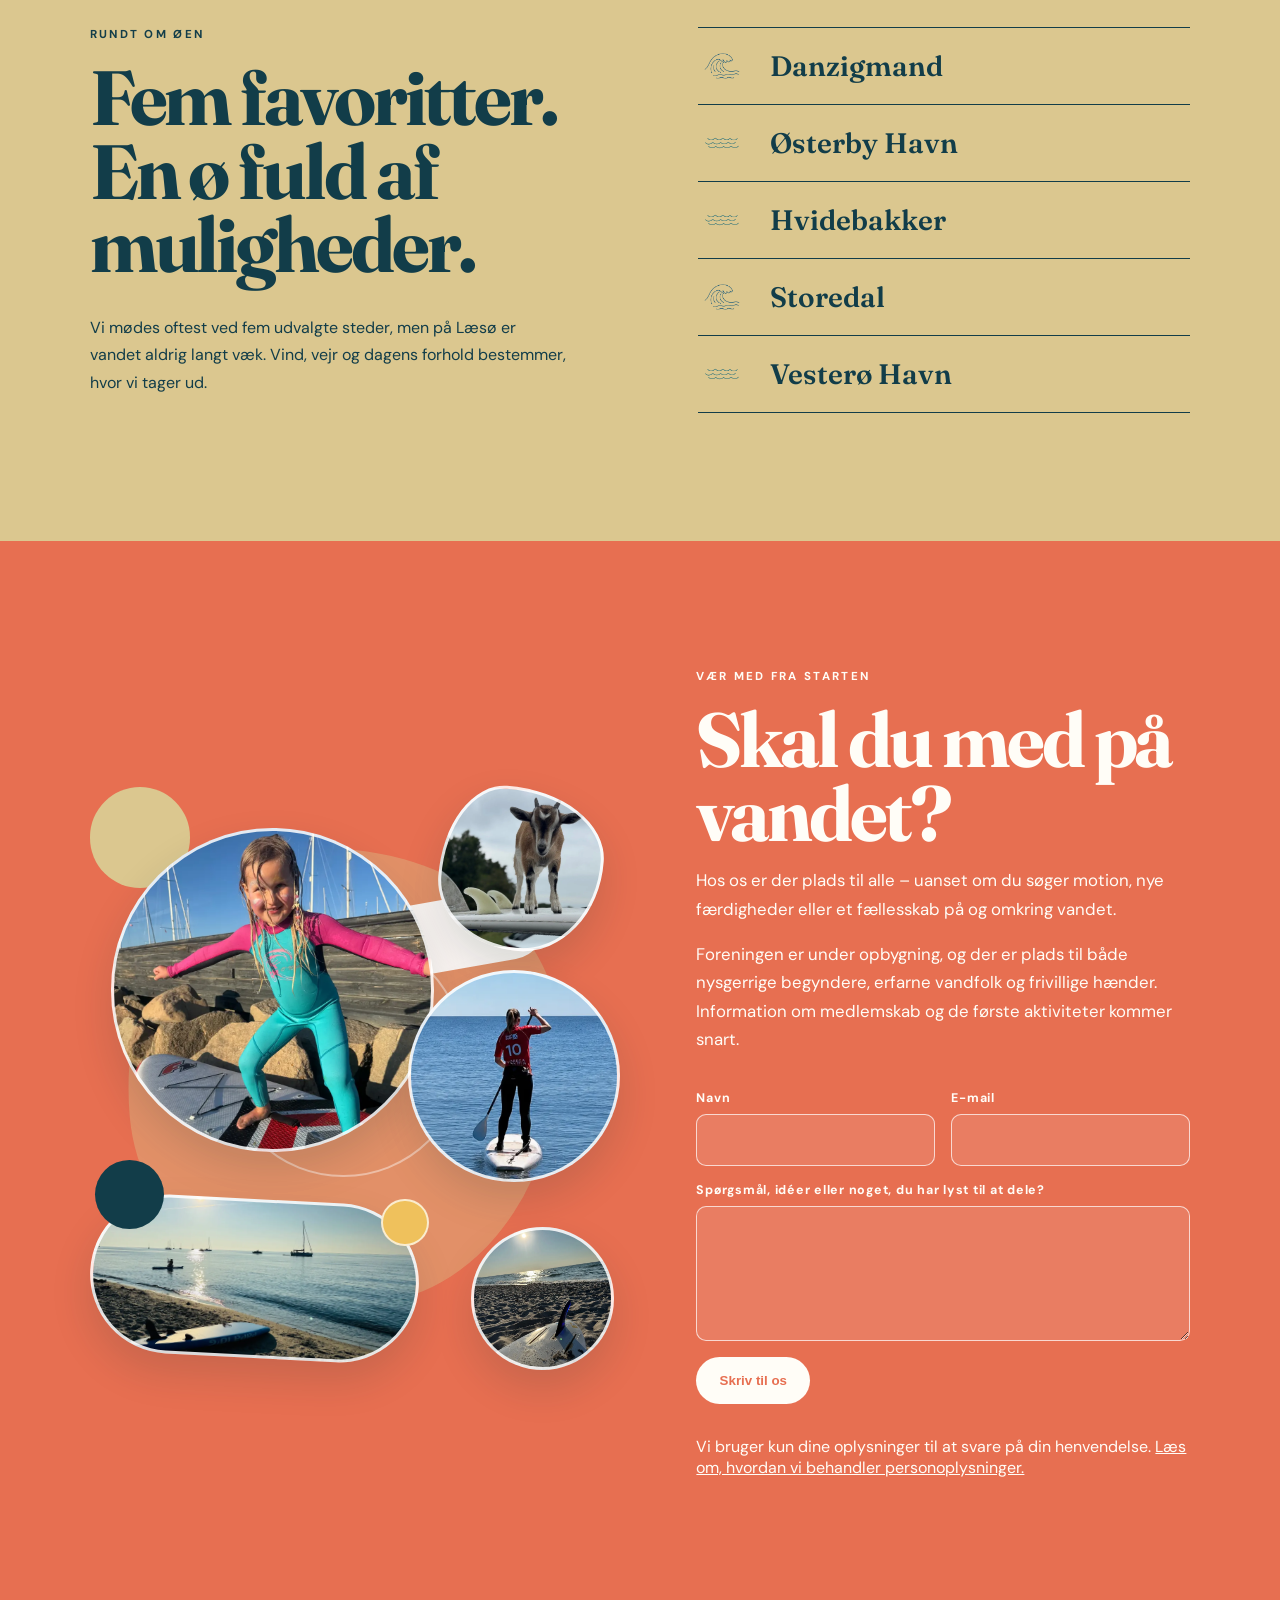
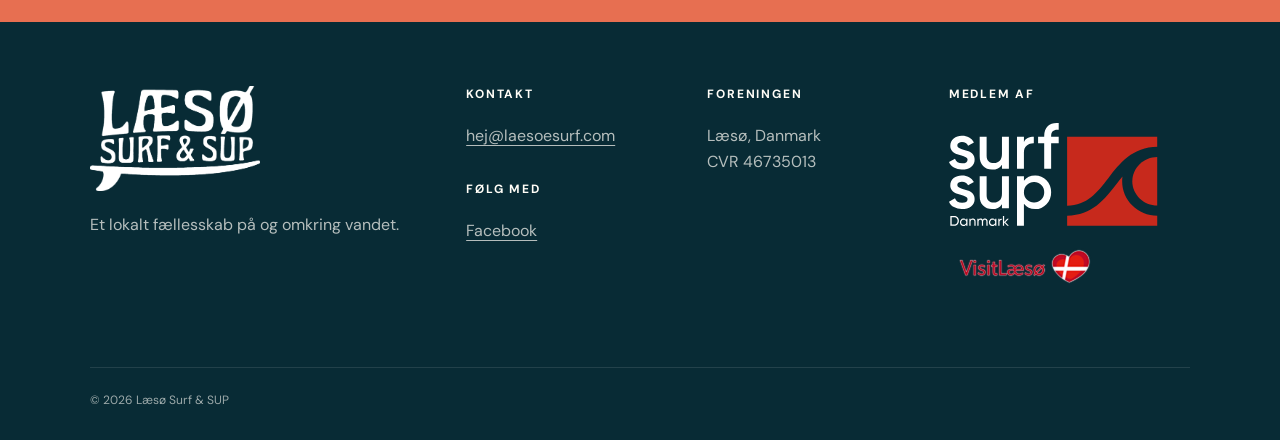
==== commit 200ed328: "Sync finished Læsø Surf & SUP site" ====
--- a/index.html
+++ b/index.html
@@ -25,7 +25,7 @@
     <nav id="site-nav" class="site-nav" aria-label="Primary navigation">
       <a href="#om" data-da="Om os" data-en="About">Om os</a>
       <a href="#aktiviteter" data-da="På vandet" data-en="Activities">På vandet</a>
-      <a href="#kontakt" data-da="Kontakt" data-en="Contact Us">Kontakt</a>
+      <a href="#kontakt" data-da="Kontakt" data-en="Contact">Kontakt</a>
     </nav>
     <div class="language-switch" role="group" aria-label="Language">
       <button type="button" data-lang="da" class="active" aria-pressed="true">DA</button>
@@ -39,7 +39,7 @@
       <div class="sun" aria-hidden="true"></div>
       <div class="hero-copy">
         <p class="eyebrow" data-da="Vind · Vand · Bølger" data-en="Wind · Water · Waves">Vind · Vand · Bølger</p>
-        <h1 data-da="Vandet kalder.<br>Fællesskabet venter." data-en="The water is calling.<br>Come join us.">Vandet kalder.<br>Fællesskabet venter.</h1>
+        <h1 data-da="Vandet kalder.<br>Fællesskabet venter." data-en="<span class='hero-line'>The water is calling.</span><br>Come join us.">Vandet kalder.<br>Fællesskabet venter.</h1>
         <div class="hero-actions">
           <a class="button button-outline" href="#om" data-da="Mød foreningen" data-en="Meet the club">Mød foreningen</a>
           <a class="text-link" href="#kontakt" data-da="Surf med" data-en="Surf with us">Surf med</a>
@@ -56,13 +56,12 @@
     </section>
 
     <section class="intro section" id="om">
-      <div class="section-kicker">01</div>
       <div class="section-heading">
         <p class="eyebrow" data-da="Foreningen" data-en="The association">Foreningen</p>
-        <h2 data-da="Havet er for alle." data-en="The sea is for everyone.">Havet er for alle.</h2>
+        <h2 data-da="Havet er<br>for alle." data-en="The sea is<br>for everyone.">Havet er<br>for alle.</h2>
       </div>
       <div class="section-copy">
-        <p data-da="Læsø Surf & SUP er en lokal, frivillig forening skabt for at gøre livet på vandet mere tilgængeligt, trygt og socialt. Vi samler børn og voksne i alle aldre og med forskellige forudsætninger omkring surf, stand up paddle og respekt for øens natur." data-en="Læsø Surf & SUP is a local volunteer association created to make life on the water more accessible, safe and social. We bring children and adults of all ages and abilities together through surfing, stand-up paddling and respect for the island’s nature.">Læsø Surf & SUP er en lokal, frivillig forening skabt for at gøre livet på vandet mere tilgængeligt, trygt og socialt. Vi samler børn og voksne i alle aldre og med forskellige forudsætninger omkring surf, stand up paddle og respekt for øens natur.</p>
+        <p data-da="Læsø Surf & SUP er en lokal, frivillig forening skabt for at gøre livet på vandet mere tilgængeligt, trygt og socialt. Vi samler børn og voksne i alle aldre og med forskellige forudsætninger omkring surf, stand up paddle og respekt for øens natur." data-en="Læsø Surf & SUP is a local, volunteer-run club making it easier, safer and more social to get on the water. We bring together children and adults of all ages and abilities around surfing, SUP and a shared respect for the island’s nature.">Læsø Surf & SUP er en lokal, frivillig forening skabt for at gøre livet på vandet mere tilgængeligt, trygt og socialt. Vi samler børn og voksne i alle aldre og med forskellige forudsætninger omkring surf, stand up paddle og respekt for øens natur.</p>
         <p data-da="Vi er helt nye – stiftet i 2026 – og bygger fællesskabet sammen fra bunden." data-en="We are brand new – founded in 2026 – and building the community together from the ground up.">Vi er helt nye – stiftet i 2026 – og bygger fællesskabet sammen fra bunden.</p>
       </div>
     </section>
@@ -70,12 +69,12 @@
     <section class="activities section" id="aktiviteter">
       <div class="section-heading wide">
         <p class="eyebrow" data-da="På vandet" data-en="On the water">På vandet</p>
-        <h2 data-da="Find din vej ud." data-en="Find your way out there.">Find din vej ud.</h2>
+        <h2 data-da="Forskellige veje ud." data-en="Share the stoke.">Forskellige veje ud.</h2>
       </div>
       <div class="card-grid">
         <article class="activity-card surf-card">
           <span class="card-number">01</span>
-          <img class="card-image" src="assets/activity-surf.webp" alt="Surfer på en bølge ved Danzigmand" loading="lazy">
+          <img class="card-image" src="assets/activity-surf.webp" alt="En ny surfer øver sig i de små bølger" loading="lazy">
           <h3 data-da="Surf" data-en="Surf">Surf</h3>
           <p data-da="Små bølger, store grin og plads til at lære i dit eget tempo." data-en="Small waves, big smiles and room to learn at your own pace.">Små bølger, store grin og plads til at lære i dit eget tempo.</p>
         </article>
@@ -83,32 +82,32 @@
           <span class="card-number">02</span>
           <img class="card-image" src="assets/activity-sup.webp" alt="To SUP-padlere i Vesterø Havn" loading="lazy">
           <h3>SUP</h3>
-          <p data-da="Rolige ture, balance og nye perspektiver på Læsøs kyst." data-en="Calm outings, balance and a new perspective on the coast of Læsø.">Rolige ture, balance og nye perspektiver på Læsøs kyst.</p>
+          <p data-da="Rolige ture, balance og nye perspektiver på Læsøs kyst." data-en="Calm outings, balance and new perspectives on Læsø’s coast.">Rolige ture, balance og nye perspektiver på Læsøs kyst.</p>
         </article>
         <article class="activity-card community-card">
           <span class="card-number">03</span>
           <img class="card-image" src="assets/activity-community.webp" alt="En gruppe vandglade voksne på stranden" loading="lazy">
           <h3 data-da="Fællesskab" data-en="Community">Fællesskab</h3>
-          <p data-da="Fælles dage på stranden, naturpleje og oplevelser på tværs af aldre." data-en="Beach days, care for nature and shared experiences across generations.">Fælles dage på stranden, naturpleje og oplevelser på tværs af aldre.</p>
+          <p data-da="Fælles dage på stranden, naturpleje og oplevelser på tværs af aldre." data-en="Beach days, caring for nature and shared experiences across generations.">Fælles dage på stranden, naturpleje og oplevelser på tværs af aldre.</p>
         </article>
       </div>
     </section>
 
     <section class="safety section" id="sikkerhed">
       <div class="safety-title">
-        <p class="eyebrow" data-da="Trygt på vandet" data-en="Safe on the water">Trygt på vandet</p>
+        <p class="eyebrow" data-da="Trygt på vandet" data-en="Getting started">Trygt på vandet</p>
         <h2 data-da="Vi begynder med det vigtigste." data-en="We begin with what matters most.">Vi begynder med det vigtigste.</h2>
       </div>
       <div class="safety-points">
         <article>
           <span>01</span>
           <h3 data-da="Introduktion" data-en="Introduction">Introduktion</h3>
-          <p data-da="Nye deltagere får en rolig introduktion til udstyr, teknik og livet på vandet." data-en="New participants receive a calm introduction to equipment, technique and life on the water.">Nye deltagere får en rolig introduktion til udstyr, teknik og livet på vandet.</p>
+          <p data-da="Nye deltagere får en rolig introduktion til udstyr, teknik og sikkerhed på vandet." data-en="New participants receive a calm introduction to equipment, technique and safety on the water.">Nye deltagere får en rolig introduktion til udstyr, teknik og sikkerhed på vandet.</p>
         </article>
         <article>
           <span>02</span>
-          <h3 data-da="Forholdene bestemmer" data-en="Conditions decide">Forholdene bestemmer</h3>
-          <p data-da="Aktiviteter og sted tilpasses altid vind, vejr, vand og deltagernes erfaring." data-en="Activities and locations are always adapted to wind, weather, water and participant experience.">Aktiviteter og sted tilpasses altid vind, vejr, vand og deltagernes erfaring.</p>
+          <h3 data-da="Forholdene bestemmer" data-en="The conditions set the agenda">Forholdene bestemmer</h3>
+          <p data-da="Aktiviteter og sted tilpasses altid vind, vejr, vand og deltagernes erfaring." data-en="We always adapt activities and locations to the wind, weather, water and participants’ experience.">Aktiviteter og sted tilpasses altid vind, vejr, vand og deltagernes erfaring.</p>
         </article>
         <article>
           <span>03</span>
@@ -121,8 +120,8 @@
     <section class="spots section" id="spots">
       <div class="spots-copy">
         <p class="eyebrow" data-da="Rundt om øen" data-en="Around the island">Rundt om øen</p>
-        <h2 data-da="Fem steder.<br>Én kystlinje." data-en="Five places.<br>One coastline.">Fem steder.<br>Én kystlinje.</h2>
-        <p data-da="Vind og vejr bestemmer altid. Vi lærer øens forskellige kyster at kende og vælger sted efter dagens forhold." data-en="Wind and weather always decide. We get to know the island’s different coastlines and choose each location according to the day’s conditions.">Vind og vejr bestemmer altid. Vi lærer øens forskellige kyster at kende og vælger sted efter dagens forhold.</p>
+        <h2 data-da="Fem favoritter.<br>En ø fuld af muligheder." data-en="Five favourites.<br>An island of possibilities.">Fem favoritter.<br>En ø fuld af muligheder.</h2>
+        <p data-da="Vi mødes oftest ved fem udvalgte steder, men på Læsø er vandet aldrig langt væk. Vind, vejr og dagens forhold bestemmer, hvor vi tager ud." data-en="We usually meet at one of our five favourite spots, but here on Læsø the water is never far away. Wind, weather and the day’s conditions determine where we head out.">Vi mødes oftest ved fem udvalgte steder, men på Læsø er vandet aldrig langt væk. Vind, vejr og dagens forhold bestemmer, hvor vi tager ud.</p>
       </div>
       <ol class="spot-list">
         <li><span class="spot-condition"><img src="assets/condition-wave.png" alt=""><span class="sr-only" data-da="Bølger" data-en="Waves">Bølger</span></span>Danzigmand</li>
@@ -146,11 +145,11 @@
         <div class="join-shape join-pill"></div>
       </div>
       <div class="join-copy">
-        <p class="eyebrow" data-da="Vær med fra starten" data-en="Be here from the start">Vær med fra starten</p>
+        <p class="eyebrow" data-da="Vær med fra starten" data-en="From the start">Vær med fra starten</p>
         <h2 data-da="Skal du med på vandet?" data-en="Ready to get on the water?">Skal du med på vandet?</h2>
-        <p data-da="Hos os er der plads til alle – uanset om du søger motion, nye færdigheder eller et fællesskab på og omkring vandet." data-en="There’s room for everyone here—whether you want to get active, learn new skills or be part of a community on and around the water.">Hos os er der plads til alle – uanset om du søger motion, nye færdigheder eller et fællesskab på og omkring vandet.</p>
-        <p data-da="Foreningen er under opbygning, og der er plads til både nysgerrige begyndere, erfarne vandfolk og frivillige hænder. Information om medlemskab og de første aktiviteter kommer snart." data-en="The association is taking shape, with room for curious beginners, experienced water people and helping hands. Membership details and our first activities are coming soon.">Foreningen er under opbygning, og der er plads til både nysgerrige begyndere, erfarne vandfolk og frivillige hænder. Information om medlemskab og de første aktiviteter kommer snart.</p>
-        <form class="contact-form" id="contact-form">
+        <p data-da="Hos os er der plads til alle – uanset om du søger motion, nye færdigheder eller et fællesskab på og omkring vandet." data-en="There’s room for everyone here—whether you’re looking for exercise, new skills or a community on and around the water.">Hos os er der plads til alle – uanset om du søger motion, nye færdigheder eller et fællesskab på og omkring vandet.</p>
+        <p data-da="Foreningen er under opbygning, og der er plads til både nysgerrige begyndere, erfarne vandfolk og frivillige hænder. Information om medlemskab og de første aktiviteter kommer snart." data-en="The club is taking shape, with room for curious beginners, experienced surfers and paddlers, and helping hands. Membership details and our first activities are coming soon.">Foreningen er under opbygning, og der er plads til både nysgerrige begyndere, erfarne vandfolk og frivillige hænder. Information om medlemskab og de første aktiviteter kommer snart.</p>
+        <form class="contact-form" id="contact-form" action="https://formspree.io/f/mbgjpokq" method="POST">
           <div class="form-field">
             <label for="contact-name" data-da="Navn" data-en="Name">Navn</label>
             <input id="contact-name" name="name" type="text" autocomplete="name" required>
@@ -160,11 +159,12 @@
             <input id="contact-email" name="email" type="email" autocomplete="email" required>
           </div>
           <div class="form-field form-field-wide">
-            <label for="contact-message" data-da="Hvad vil du gerne høre mere om?" data-en="What would you like to know more about?">Hvad vil du gerne høre mere om?</label>
+            <label for="contact-message" data-da="Spørgsmål, idéer eller noget, du har lyst til at dele?" data-en="Questions, ideas or something you’d like to share?">Spørgsmål, idéer eller noget, du har lyst til at dele?</label>
             <textarea id="contact-message" name="message" rows="5" required></textarea>
           </div>
-          <button class="button button-light form-field-wide" type="submit" data-da="Skriv til os" data-en="Email us">Skriv til os</button>
-          <p class="form-note form-field-wide" data-da="Når du trykker, åbner vi en færdig e-mail i dit mailprogram." data-en="When you submit, we’ll open a ready-to-send email in your email app.">Når du trykker, åbner vi en færdig e-mail i dit mailprogram.</p>
+          <button class="button button-light form-field-wide" type="submit" data-da="Skriv til os" data-en="Send us a message">Skriv til os</button>
+          <p class="form-privacy form-field-wide" data-da="Vi bruger kun dine oplysninger til at svare på din henvendelse. <a href=&quot;privacy.html&quot;>Læs om, hvordan vi behandler personoplysninger.</a>" data-en="We only use your details to respond to your message. <a href=&quot;privacy.html&quot;>Read how we handle personal data.</a>">Vi bruger kun dine oplysninger til at svare på din henvendelse. <a href="privacy.html">Læs om, hvordan vi behandler personoplysninger.</a></p>
+          <p class="form-status form-field-wide" id="form-status" role="status" aria-live="polite" hidden></p>
         </form>
       </div>
     </section>
@@ -179,7 +179,7 @@
       <h2 data-da="Kontakt" data-en="Contact">Kontakt</h2>
       <p><a href="mailto:hej@laesoesurf.com">hej@laesoesurf.com</a></p>
       <h2 class="social-heading" data-da="Følg med" data-en="Follow us">Følg med</h2>
-      <p class="social-placeholders"><span>Facebook</span><span>Instagram</span><small data-da="Kommer snart" data-en="Coming soon">Kommer snart</small></p>
+      <p class="social-placeholders"><a href="https://www.facebook.com/laesoesurf/" target="_blank" rel="noopener noreferrer">Facebook</a></p>
     </div>
     <div class="footer-column">
       <h2 data-da="Foreningen" data-en="Association">Foreningen</h2>
--- a/styles.css
+++ b/styles.css
@@ -23,7 +23,7 @@
 
 .site-header { height: 78px; display: grid; grid-template-columns: 1fr auto auto; align-items: center; gap: 1.25rem; padding: 0 clamp(1.25rem, 4vw, 4.5rem); border-bottom: 1px solid rgba(255,255,255,.35); position: absolute; z-index: 10; width: 100%; color: var(--white); }
 .brand { display: inline-flex; align-items: center; text-decoration: none; }
-.brand img { display: block; width: 118px; height: auto; filter: brightness(0) invert(1); }
+.brand img { display: block; width: 80px; height: auto; filter: brightness(0) invert(1); }
 .site-nav { justify-self: end; display: flex; align-items: center; gap: clamp(1rem, 2.5vw, 2.4rem); font-size: .85rem; font-weight: 700; white-space: nowrap; }
 .site-nav a { text-decoration: none; }
 .site-nav a:hover { color: var(--coral); }
@@ -204,7 +204,7 @@
 }
 
 @media (max-width: 520px) {
-  .site-header { gap: .5rem; padding-inline: 1rem; }.brand img { width: 96px; }
+  .site-header { gap: .5rem; padding-inline: 1rem; }.brand img { width: 72px; }
   .language-switch { font-size: .7rem; }.hero { padding-inline: 1.25rem; }.hero h1 { font-size: clamp(3.8rem, 19vw, 5rem); }
   .hero-lede { font-size: .95rem; }.hero-actions { align-items: flex-start; flex-direction: column; gap: 1rem; }
   .intro { grid-template-columns: 1fr; }.section-kicker { width: 45px; }.section-copy { grid-column: auto; }
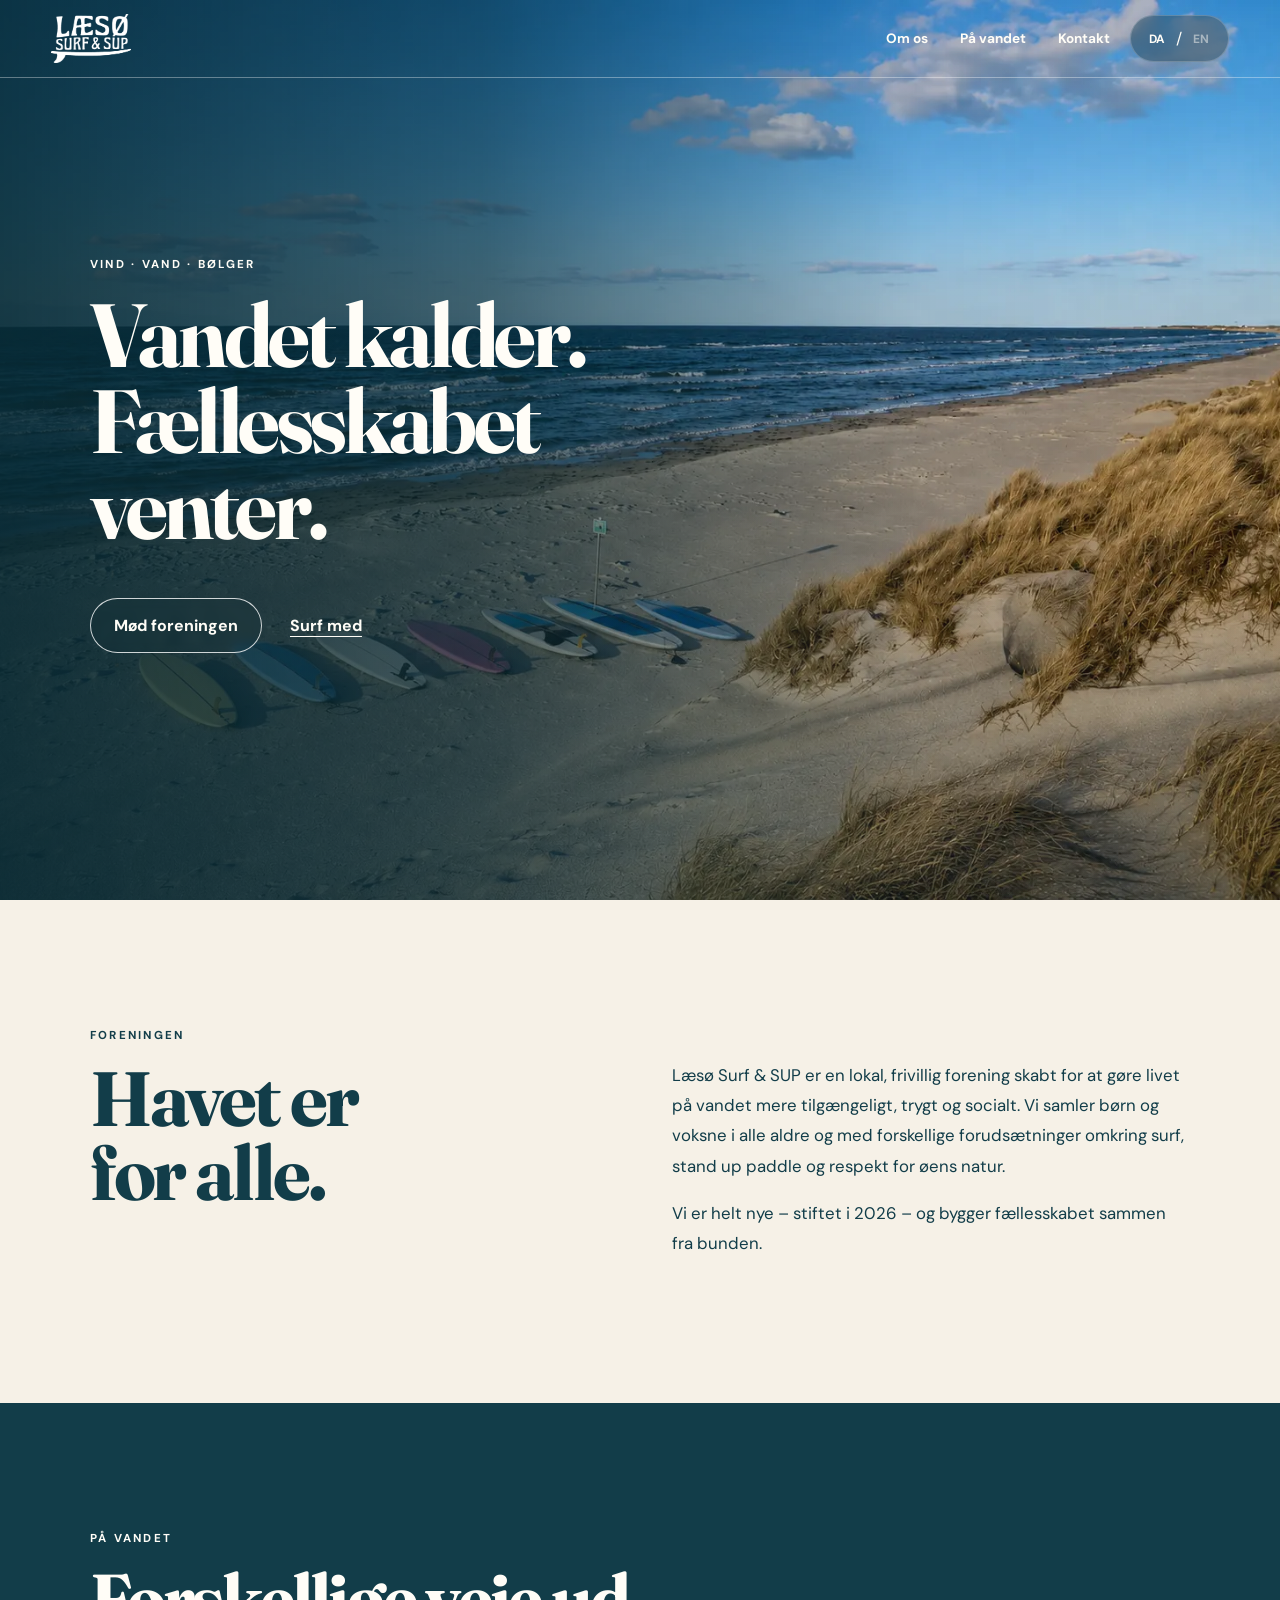
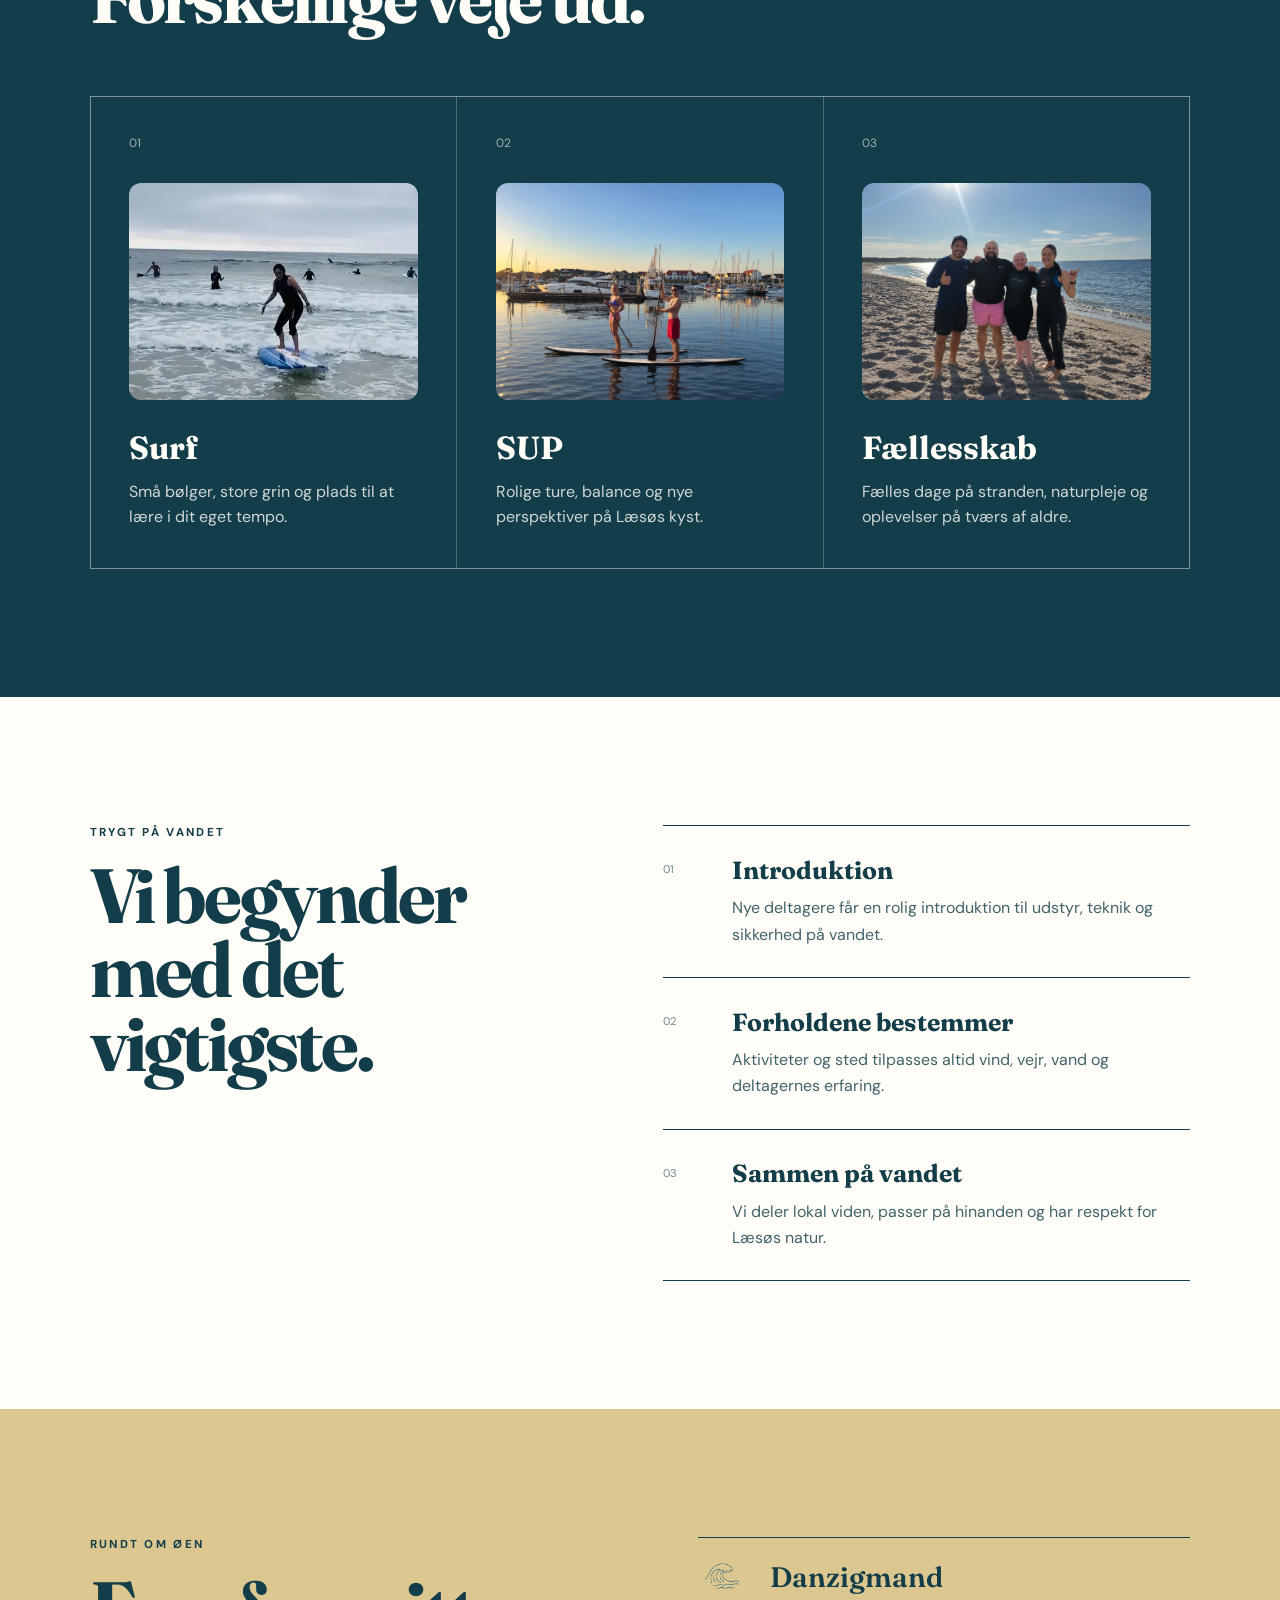
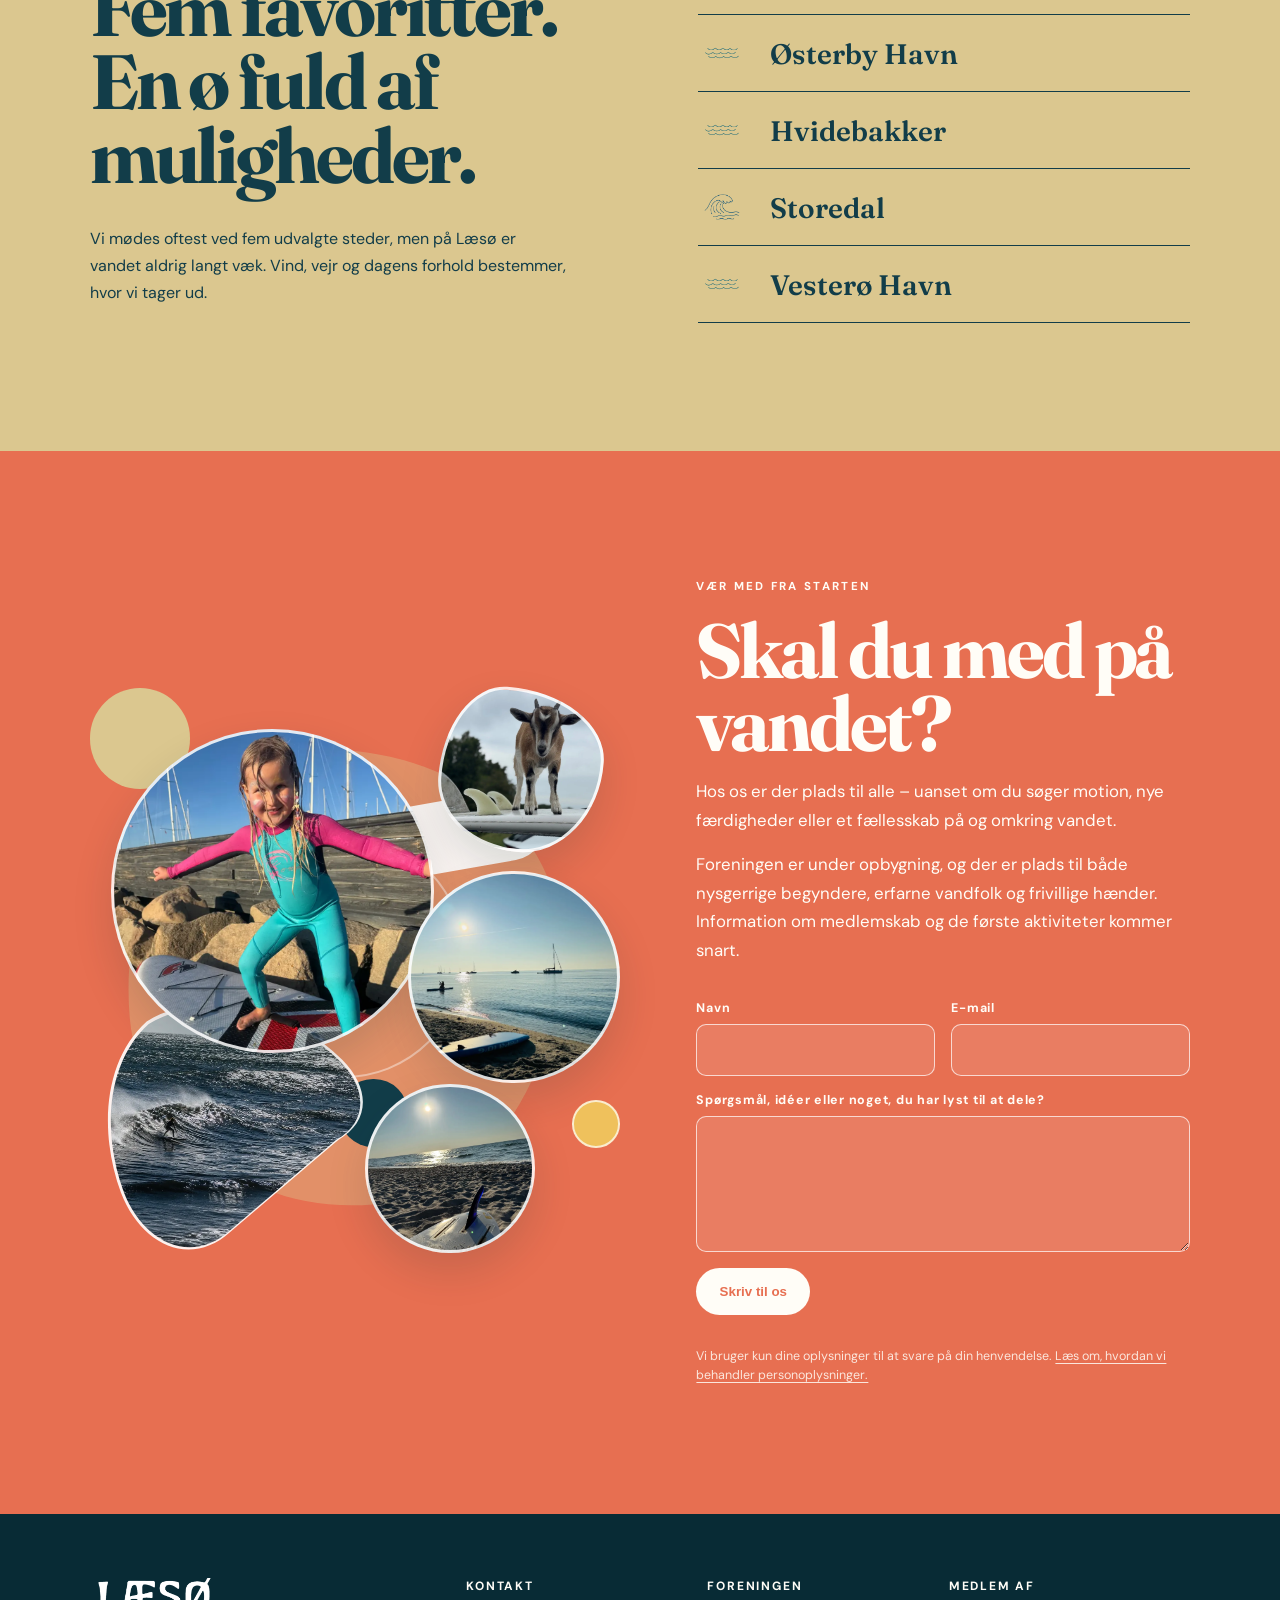
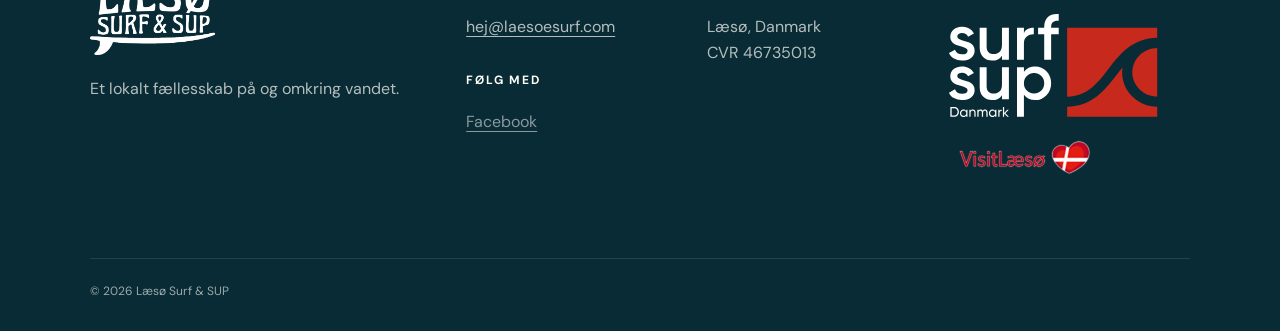
==== commit 13bd7800: "Use small-waves photo for Surf card" ====
--- a/index.html
+++ b/index.html
@@ -74,7 +74,7 @@
       <div class="card-grid">
         <article class="activity-card surf-card">
           <span class="card-number">01</span>
-          <img class="card-image" src="assets/activity-surf.webp" alt="En ny surfer øver sig i de små bølger" loading="lazy">
+          <img class="card-image" src="[data-uri]" alt="En ny surfer øver sig i de små bølger" loading="lazy">
           <h3 data-da="Surf" data-en="Surf">Surf</h3>
           <p data-da="Små bølger, store grin og plads til at lære i dit eget tempo." data-en="Small waves, big smiles and room to learn at your own pace.">Små bølger, store grin og plads til at lære i dit eget tempo.</p>
         </article>
--- a/styles.css
+++ b/styles.css
@@ -38,6 +38,9 @@
 .hero-photo .sun, .hero-photo .coast-art { display: none; }
 .hero-copy { position: relative; z-index: 4; width: min(650px, 55vw); }
 .hero-copy h1 { font-size: clamp(3.75rem, 7vw, 7rem); }
+.hero-line { white-space: nowrap; }
+html[lang="en"] .hero-copy { width: min(900px, 68vw); }
+html[lang="en"] .hero-copy h1 { font-size: clamp(2.1rem, 6vw, 6.8rem); }
 .eyebrow { text-transform: uppercase; letter-spacing: .2em; font-size: .72rem; font-weight: 700; margin: 0 0 1.2rem; }
 h1, h2 { font-family: var(--display); letter-spacing: -.04em; line-height: .96; margin: 0; }
 h1 { font-size: clamp(4.25rem, 8.5vw, 8.5rem); }
@@ -68,14 +71,14 @@
 .grass-two { right: 23%; bottom: 27%; transform: scale(.8) rotate(-8deg); }
 
 .section { padding: clamp(5rem, 10vw, 10rem) clamp(1.25rem, 7vw, 8rem); }
-.intro { display: grid; grid-template-columns: 70px 1fr 1fr; gap: clamp(2rem, 5vw, 7rem); align-items: start; }
-.section-kicker { font-family: var(--display); font-size: 1.2rem; padding-top: .7rem; border-top: 2px solid var(--ink); }
+.intro { display: grid; grid-template-columns: 1fr 1fr; gap: clamp(2rem, 5vw, 7rem); align-items: start; }
 .section-heading h2 { max-width: 600px; }
 .section-copy { max-width: 580px; font-size: 1.05rem; line-height: 1.8; padding-top: 2rem; }
 .section-copy p:first-child { margin-top: 0; }
 
 .activities { background: var(--ink); color: var(--white); }
 .section-heading.wide { margin-bottom: 4rem; }
+.activities .section-heading h2 { max-width: none; white-space: nowrap; font-size: clamp(2.1rem, 5.4vw, 6rem); }
 .card-grid { display: grid; grid-template-columns: repeat(3, 1fr); gap: 1px; background: rgba(255,255,255,.25); border: 1px solid rgba(255,255,255,.25); }
 .activity-card { min-height: 410px; padding: clamp(1.5rem, 3vw, 3rem); background: var(--ink); display: flex; flex-direction: column; position: relative; }
 .activity-card:hover { background: var(--ink-dark); }
@@ -106,17 +109,18 @@
 .join-shape { position: absolute; display: block; }
 .join-photo { border: 3px solid rgba(255,255,255,.85); background-repeat: no-repeat; background-size: cover; box-shadow: 0 18px 40px rgba(8,43,53,.14); }
 .join-photo-main { z-index: 4; width: 61%; aspect-ratio: 1; left: 4%; top: 7%; border-radius: 50%; background-image: url("assets/child-sup.webp"); background-position: center 33%; }
-.join-photo-open-water { z-index: 6; width: 40%; aspect-ratio: 1; right: 0; top: 31%; border-radius: 50%; background-image: url("assets/collage-open-water.webp"); background-position: center 46%; }
-.join-photo-sunset { z-index: 3; width: 62%; height: 27%; left: 0; bottom: 3%; border-radius: 100px; background-image: url("assets/collage-sunset.webp"); background-position: center 73%; transform: rotate(3deg); }
-.join-photo-fin { z-index: 7; width: 27%; aspect-ratio: 1; right: 1%; bottom: 1%; border-radius: 50%; background-image: url("assets/collage-fin.webp"); background-position: center 76%; }
+.join-photo-open-water { z-index: 6; width: 40%; aspect-ratio: 1; right: 0; top: 31%; border-radius: 50%; background-image: url("assets/collage-sunset.webp"); background-position: center 73%; }
+.join-photo-sunset { z-index: 3; width: 64%; aspect-ratio: 1.22; left: -3%; bottom: 0; overflow: hidden; border: 0; border-radius: 0; background: rgba(255,255,255,.9); box-shadow: 0 18px 40px rgba(8,43,53,.14); transform: rotate(3deg); -webkit-mask: url("assets/downward-pennant.svg") center / 100% 100% no-repeat; mask: url("assets/downward-pennant.svg") center / 100% 100% no-repeat; }
+.join-photo-sunset::after { content: ""; position: absolute; inset: 3px; background: url("assets/danzigmand-surf.webp") center bottom / cover no-repeat; -webkit-mask: url("assets/downward-pennant.svg") center / 100% 100% no-repeat; mask: url("assets/downward-pennant.svg") center / 100% 100% no-repeat; }
+.join-photo-fin { z-index: 7; width: 32%; aspect-ratio: 1; right: 16%; bottom: 4%; border-radius: 50%; background-image: url("assets/collage-fin.webp"); background-position: center 48%; }
 .join-photo-goat { z-index: 5; width: 31%; aspect-ratio: 1; right: 3%; top: 0; border-radius: 38% 62% 48% 52% / 58% 42% 58% 42%; background-image: url("assets/collage-goat.webp"); background-position: 63% center; transform: rotate(4deg); }
 .join-dot { border-radius: 50%; }
 .join-dot-sand { z-index: 2; width: 19%; aspect-ratio: 1; left: 0; top: 0; background: var(--sand); }
-.join-dot-blue { z-index: 5; width: 13%; aspect-ratio: 1; left: 1%; bottom: 25%; background: var(--ink); }
-.join-dot-gold { z-index: 7; width: 9%; aspect-ratio: 1; left: 55%; bottom: 22%; background: #efc15c; border: 2px solid rgba(255,255,255,.7); }
+.join-dot-blue { z-index: 2; width: 13%; aspect-ratio: 1; left: 47%; right: auto; bottom: 22%; background: var(--ink); }
+.join-dot-gold { z-index: 7; width: 9%; aspect-ratio: 1; left: auto; right: 0; top: 70%; bottom: auto; background: #efc15c; border: 2px solid rgba(255,255,255,.7); }
 .join-pill { z-index: 2; width: 36%; height: 12%; right: 14%; top: 19%; border-radius: 100px; background: rgba(255,255,255,.92); transform: rotate(-10deg); }
 .join-copy > p:not(.eyebrow) { max-width: 650px; line-height: 1.7; font-size: 1.05rem; margin: 1rem 0; }
-.join-copy h2 + p { margin-top: 2rem; }
+.join-copy h2 + p { margin-top: 5.25rem; }
 .button-light { background: var(--white); color: var(--coral); }
 .contact-form { max-width: 720px; display: grid; grid-template-columns: 1fr 1fr; gap: 1rem; margin-top: 2.25rem; }
 .form-field { display: grid; gap: .5rem; }
@@ -127,9 +131,23 @@
 .form-field input:focus, .form-field textarea:focus { outline: 3px solid rgba(255,255,255,.3); outline-offset: 2px; }
 .contact-form .button { border: 0; width: fit-content; cursor: pointer; }
 .join-copy .form-note { margin: -.25rem 0 0; font-size: .78rem; opacity: .8; }
+.join-copy .form-privacy { margin: 1rem 0 0; max-width: 520px; font-size: .78rem; line-height: 1.55; opacity: .84; }
+.form-privacy a { color: inherit; text-underline-offset: 3px; }
+.join-copy .form-status { margin: -.25rem 0 0; font-weight: 700; }
+.join-copy .form-status.is-error { color: #ffe1d8; }
+.contact-form .button:disabled { cursor: wait; opacity: .72; }
+
+.privacy-page { background: var(--foam); min-height: calc(100svh - 80px); padding-top: clamp(7rem, 13vw, 11rem); padding-bottom: clamp(5rem, 10vw, 8rem); }
+.privacy-page .privacy-content { max-width: 760px; }
+.privacy-page h1 { font-size: clamp(3.1rem, 7vw, 6.3rem); }
+.privacy-page h2 { margin-top: 3.2rem; font-size: clamp(1.7rem, 3.5vw, 2.5rem); }
+.privacy-page p, .privacy-page li { font-size: 1rem; line-height: 1.75; }
+.privacy-page ul { margin: 1rem 0 0; padding-left: 1.35rem; }
+.privacy-page a { color: inherit; text-underline-offset: 3px; }
+.privacy-updated { margin-top: 3.2rem; font-size: .82rem !important; opacity: .68; }
 
 .site-footer { background: var(--ink-dark); color: var(--white); padding: 4rem clamp(1.25rem, 7vw, 8rem) 2rem; display: grid; grid-template-columns: 1.7fr 1fr 1fr 1.25fr; gap: 3rem; }
-.footer-brand img { width: 170px; height: auto; filter: brightness(0) invert(1); }.footer-brand p, .footer-column p { opacity: .7; line-height: 1.6; }
+.footer-brand img { width: 125px; height: auto; filter: brightness(0) invert(1); }.footer-brand p, .footer-column p { opacity: .7; line-height: 1.6; }
 .footer-column a { text-underline-offset: 4px; }
 .footer-badges { display: flex; align-items: center; flex-wrap: wrap; gap: 1.25rem; }
 .footer-affiliation img { display: block; height: auto; }
@@ -140,8 +158,8 @@
 .footer-column h2 { font: 700 .75rem var(--sans); text-transform: uppercase; letter-spacing: .15em; margin-bottom: 1.3rem; }
 .footer-column .social-heading { margin-top: 2rem; }
 .social-placeholders { display: flex; flex-wrap: wrap; gap: .65rem 1rem; }
-.social-placeholders span { opacity: .65; }
-.social-placeholders small { flex-basis: 100%; font-size: .7rem; opacity: .55; }
+.social-placeholders a { opacity: .75; text-underline-offset: 4px; }
+.social-placeholders a:hover { opacity: 1; }
 .copyright { grid-column: 1/-1; border-top: 1px solid rgba(255,255,255,.18); padding-top: 1.5rem; margin: 2rem 0 0; font-size: .75rem; opacity: .6; }
 
 .contact-hero { min-height: 780px; display: grid; grid-template-columns: 1.05fr .95fr; background: var(--ink-dark); color: var(--white); }
@@ -187,10 +205,10 @@
   .site-nav { display: none; position: absolute; top: 78px; left: 0; right: 0; transform: none; background: rgba(8,43,53,.97); color: var(--white); padding: 2rem; border: 0; border-radius: 0; flex-direction: column; white-space: normal; border-bottom: 1px solid rgba(255,255,255,.2); }
   .site-nav.open { display: flex; }
   .hero { min-height: 760px; align-items: flex-start; padding-top: 145px; }
-  .hero-copy { width: 100%; }.hero-lede { max-width: 500px; }.sun { width: 44vw; top: 40%; right: -8%; }
+  .hero-copy, html[lang="en"] .hero-copy { width: 100%; }.hero-lede { max-width: 500px; }.sun { width: 44vw; top: 40%; right: -8%; }
   .hero-photo { background-position: 58% center; }
   .dune-back { width: 110%; right: -45%; }.dune-front { width: 125%; right: -45%; }.board { right: 18%; bottom: 20%; }
-  .intro { grid-template-columns: 45px 1fr; }.section-copy { grid-column: 2; }
+  .intro { grid-template-columns: 1fr 1fr; }.section-copy { grid-column: auto; }
   .card-grid { grid-template-columns: 1fr; }.activity-card { min-height: 320px; }.card-icon { margin: 3rem 0; }
   .spots, .join, .safety { grid-template-columns: 1fr; }
   .join-collage { width: min(430px, 88vw); justify-self: center; }
@@ -205,11 +223,13 @@
 
 @media (max-width: 520px) {
   .site-header { gap: .5rem; padding-inline: 1rem; }.brand img { width: 72px; }
-  .language-switch { font-size: .7rem; }.hero { padding-inline: 1.25rem; }.hero h1 { font-size: clamp(3.8rem, 19vw, 5rem); }
+  .language-switch { font-size: .7rem; }.hero { padding-inline: 1.25rem; }.hero h1 { font-size: clamp(2.55rem, 11vw, 3.45rem); }
   .hero-lede { font-size: .95rem; }.hero-actions { align-items: flex-start; flex-direction: column; gap: 1rem; }
-  .intro { grid-template-columns: 1fr; }.section-kicker { width: 45px; }.section-copy { grid-column: auto; }
+  .hero-actions .text-link { display: inline-flex; align-items: center; justify-content: center; padding: 1rem 1.45rem; border: 1px solid rgba(255,255,255,.8); border-radius: 100px; background: rgba(8,43,53,.12); text-decoration: none; }
+  .intro { grid-template-columns: 1fr; }.section-copy { grid-column: auto; }
   .site-footer { grid-template-columns: 1fr; }.footer-brand { grid-column: auto; }.copyright { grid-column: auto; }
   .contact-form { grid-template-columns: 1fr; }.form-field-wide { grid-column: auto; }
+  .activities .section-heading h2 { font-size: clamp(1.75rem, 8.25vw, 2.6rem); }
   .contact-image { min-height: 430px; }
   .water-hero { min-height: 520px; height: 68svh; padding-bottom: 3rem; align-items: flex-end; background-position: 58% center; }
   .water-gallery { grid-template-columns: 1fr; }.water-gallery img { aspect-ratio: 4 / 3; }.water-invitation { margin-left: 0; }
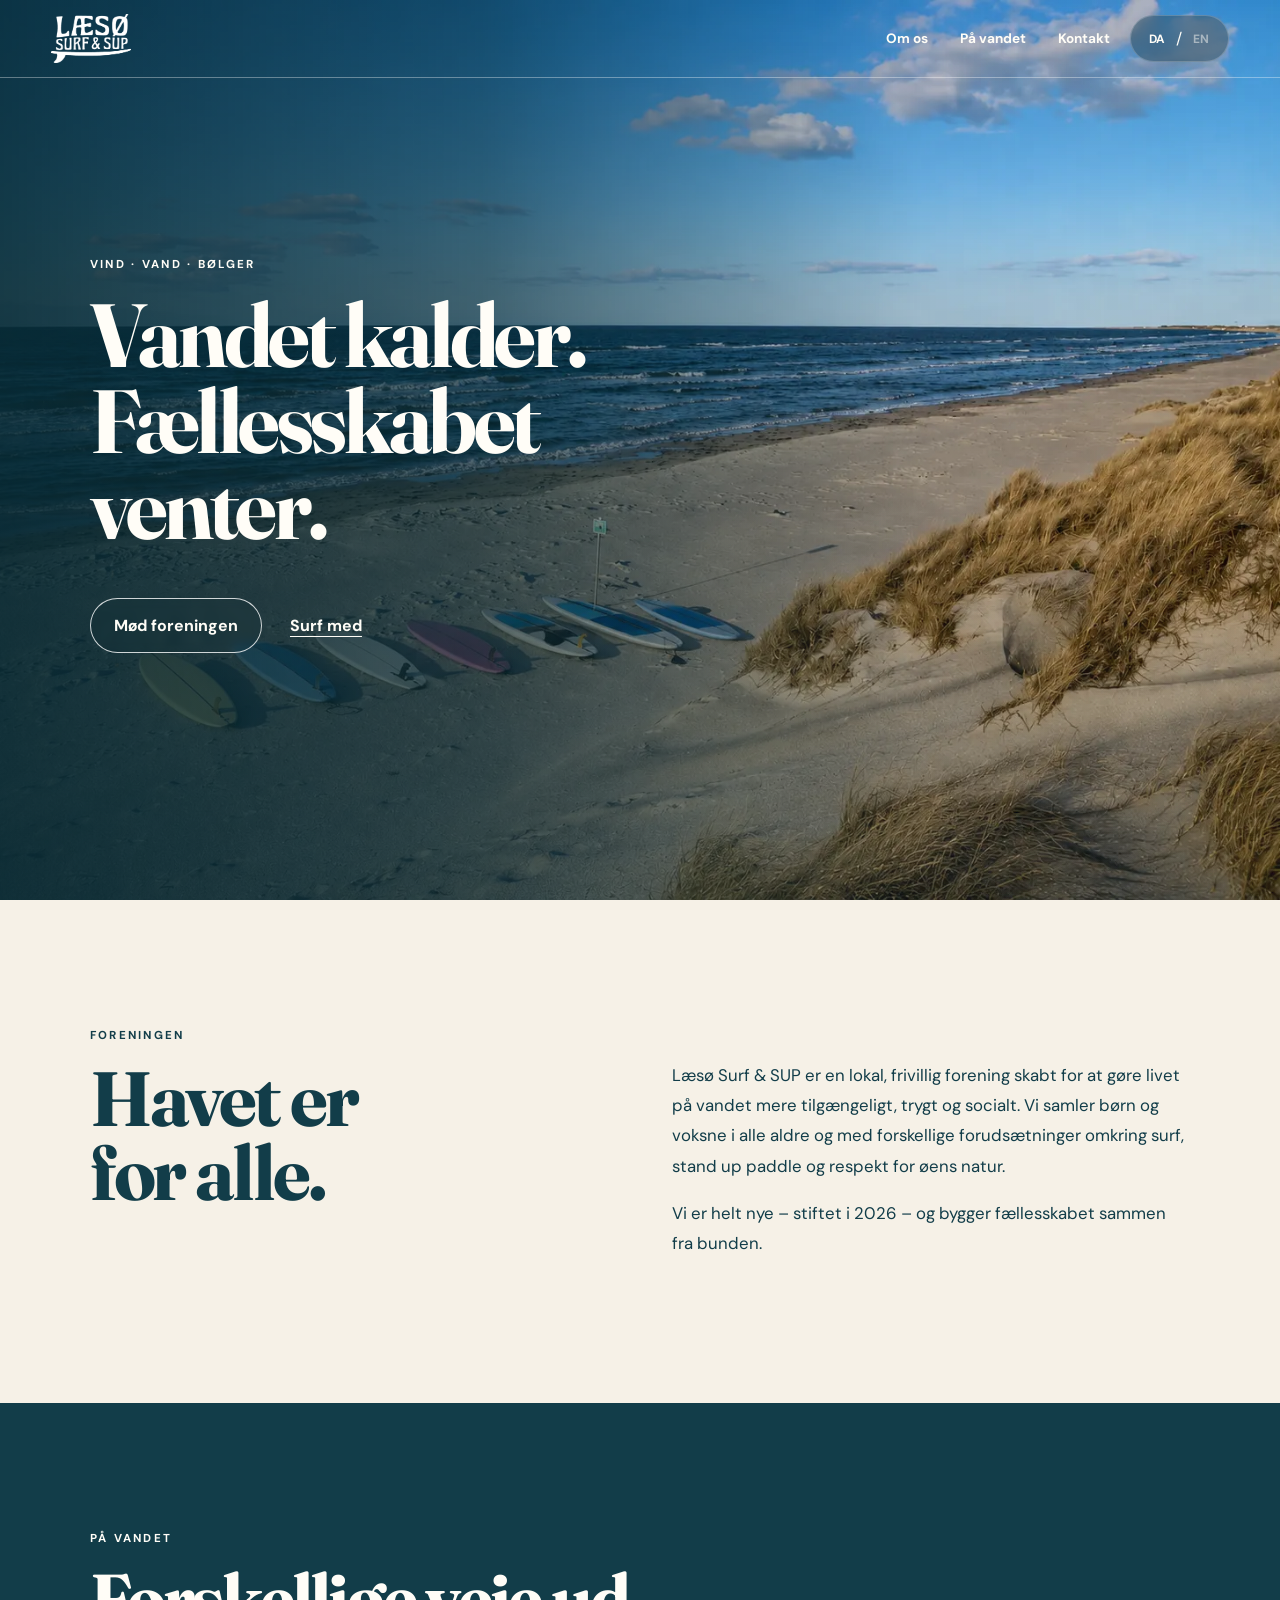
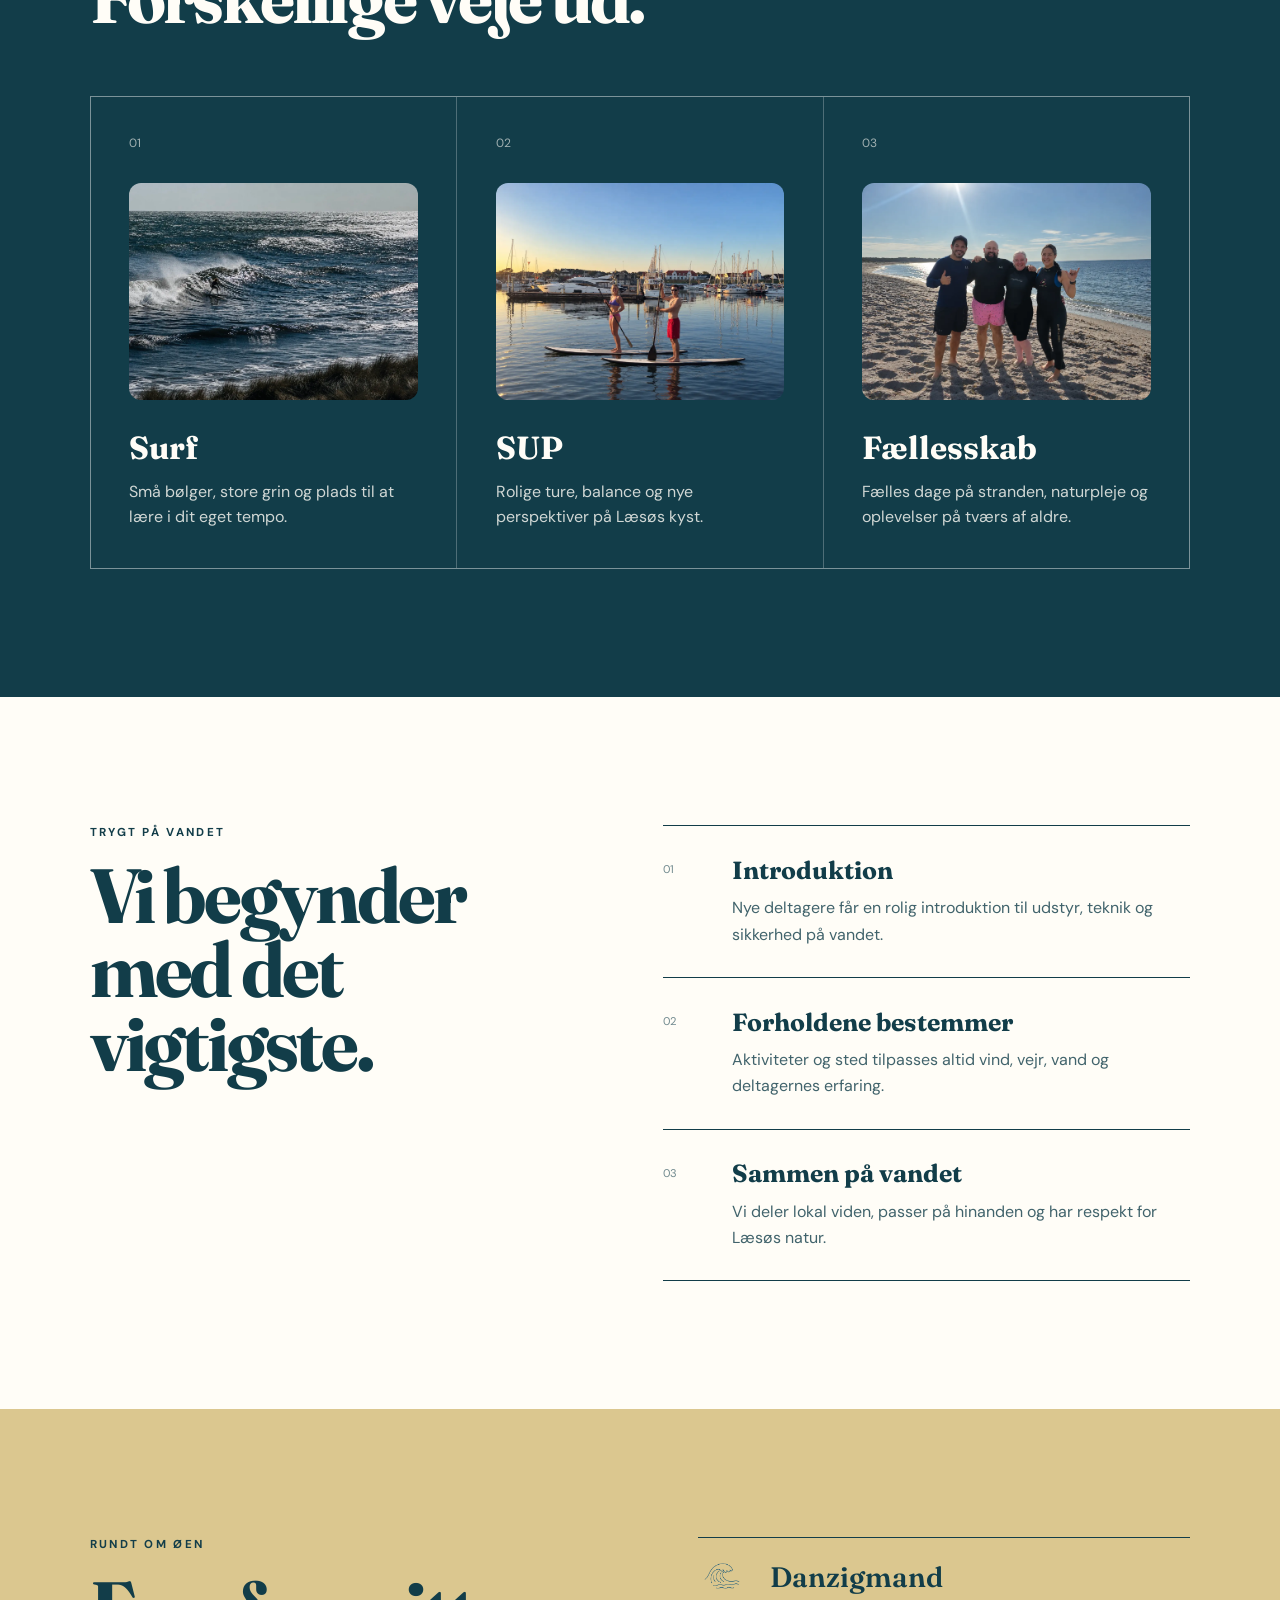
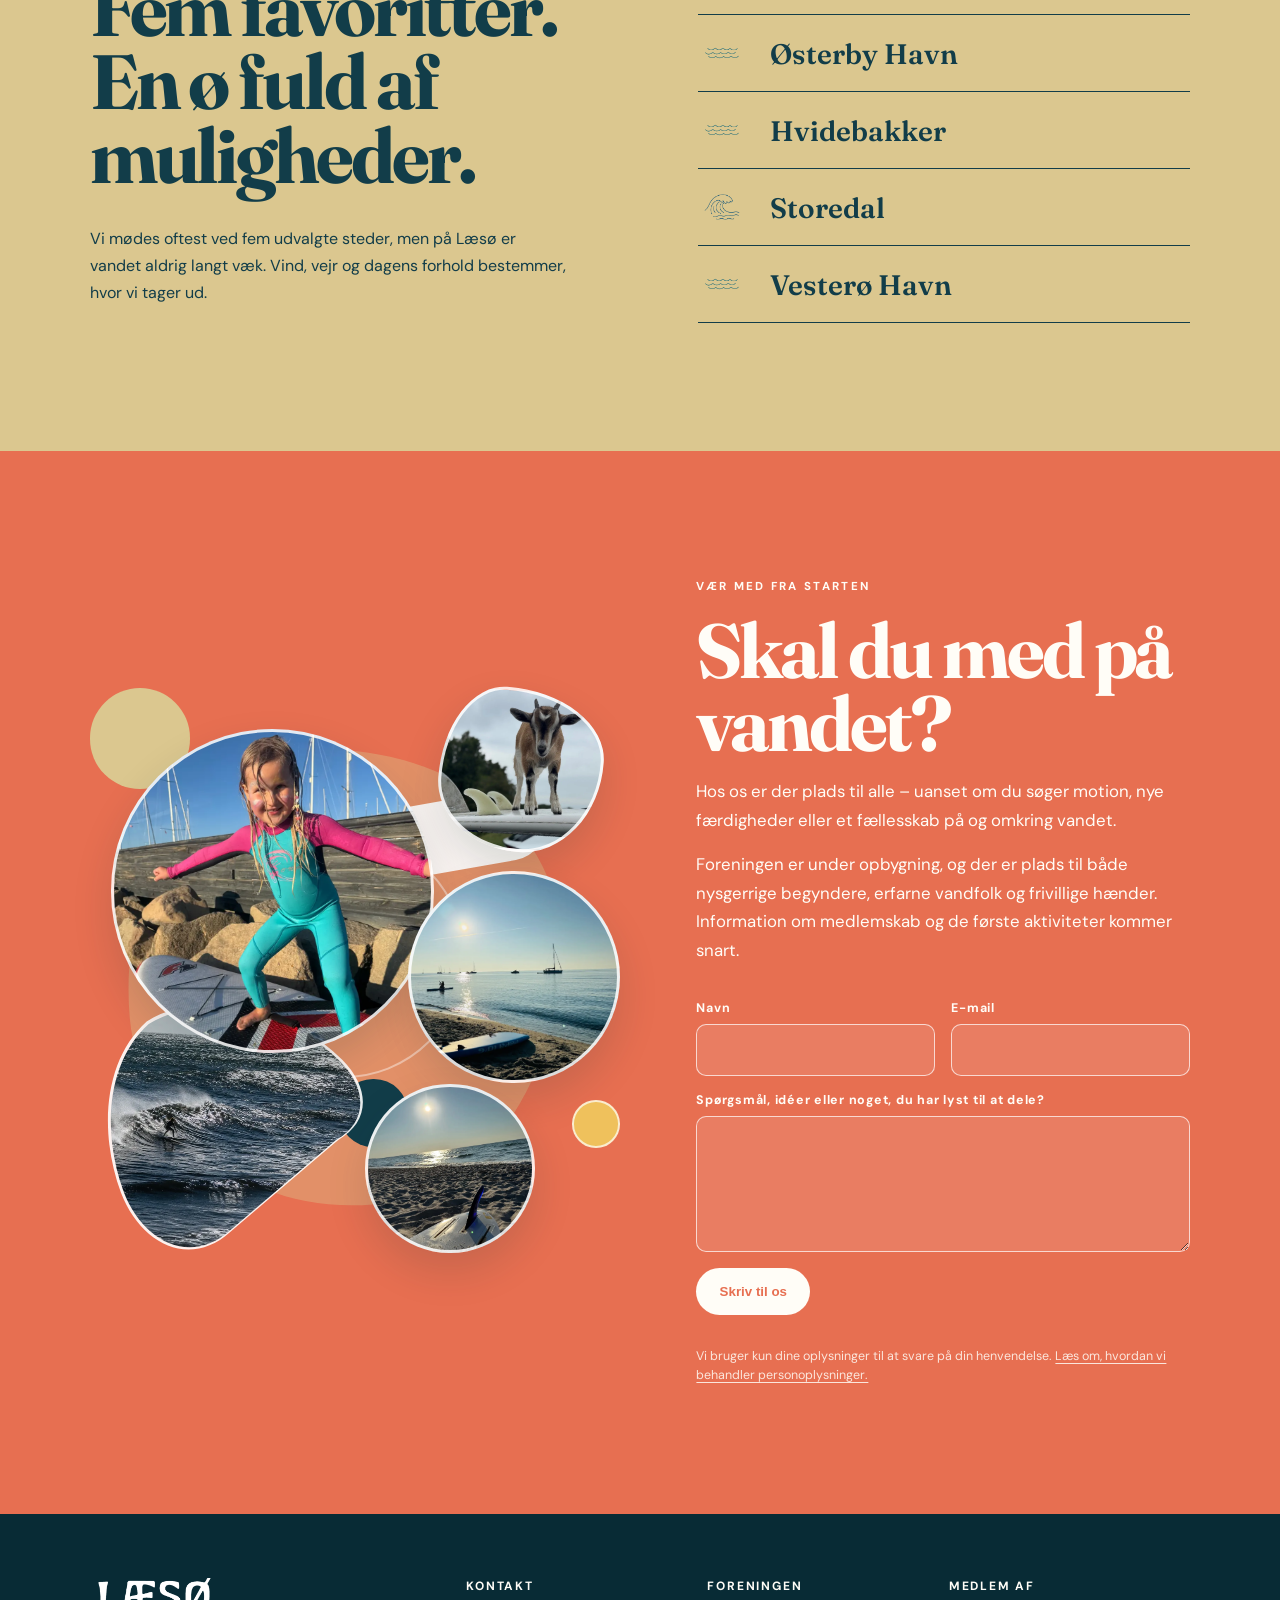
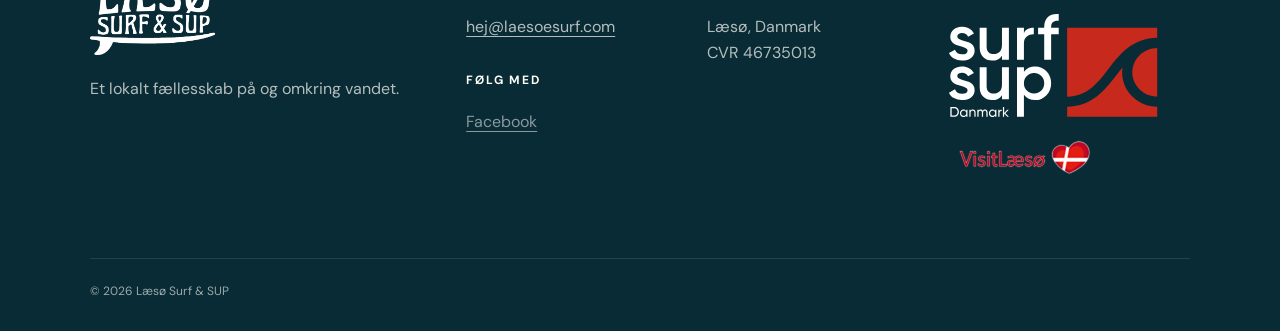
==== commit 9e1f35fb: "Use US English spelling for favorites" ====
--- a/index.html
+++ b/index.html
@@ -74,7 +74,7 @@
       <div class="card-grid">
         <article class="activity-card surf-card">
           <span class="card-number">01</span>
-          <img class="card-image" src="[data-uri]" alt="En ny surfer øver sig i de små bølger" loading="lazy">
+          <img class="card-image" src="assets/activity-surf.webp" alt="En ny surfer øver sig i de små bølger" loading="lazy">
           <h3 data-da="Surf" data-en="Surf">Surf</h3>
           <p data-da="Små bølger, store grin og plads til at lære i dit eget tempo." data-en="Small waves, big smiles and room to learn at your own pace.">Små bølger, store grin og plads til at lære i dit eget tempo.</p>
         </article>
@@ -120,8 +120,8 @@
     <section class="spots section" id="spots">
       <div class="spots-copy">
         <p class="eyebrow" data-da="Rundt om øen" data-en="Around the island">Rundt om øen</p>
-        <h2 data-da="Fem favoritter.<br>En ø fuld af muligheder." data-en="Five favourites.<br>An island of possibilities.">Fem favoritter.<br>En ø fuld af muligheder.</h2>
-        <p data-da="Vi mødes oftest ved fem udvalgte steder, men på Læsø er vandet aldrig langt væk. Vind, vejr og dagens forhold bestemmer, hvor vi tager ud." data-en="We usually meet at one of our five favourite spots, but here on Læsø the water is never far away. Wind, weather and the day’s conditions determine where we head out.">Vi mødes oftest ved fem udvalgte steder, men på Læsø er vandet aldrig langt væk. Vind, vejr og dagens forhold bestemmer, hvor vi tager ud.</p>
+        <h2 data-da="Fem favoritter.<br>En ø fuld af muligheder." data-en="Five favorites.<br>An island of possibilities.">Fem favoritter.<br>En ø fuld af muligheder.</h2>
+        <p data-da="Vi mødes oftest ved fem udvalgte steder, men på Læsø er vandet aldrig langt væk. Vind, vejr og dagens forhold bestemmer, hvor vi tager ud." data-en="We usually meet at one of our five favorite spots, but here on Læsø the water is never far away. Wind, weather and the day’s conditions determine where we head out.">Vi mødes oftest ved fem udvalgte steder, men på Læsø er vandet aldrig langt væk. Vind, vejr og dagens forhold bestemmer, hvor vi tager ud.</p>
       </div>
       <ol class="spot-list">
         <li><span class="spot-condition"><img src="assets/condition-wave.png" alt=""><span class="sr-only" data-da="Bølger" data-en="Waves">Bølger</span></span>Danzigmand</li>
--- a/styles.css
+++ b/styles.css
@@ -200,11 +200,11 @@
 
 @media (max-width: 850px) {
   .site-header { grid-template-columns: 1fr auto auto; }
-  .nav-toggle { display: block; border: 0; background: transparent; padding: 8px; cursor: pointer; }
+  .nav-toggle { display: block; border: 0; background: transparent; color: var(--white); padding: 8px; cursor: pointer; }
   .nav-toggle span:not(.sr-only) { display: block; width: 24px; height: 2px; margin: 5px; background: currentColor; }
   .site-nav { display: none; position: absolute; top: 78px; left: 0; right: 0; transform: none; background: rgba(8,43,53,.97); color: var(--white); padding: 2rem; border: 0; border-radius: 0; flex-direction: column; white-space: normal; border-bottom: 1px solid rgba(255,255,255,.2); }
   .site-nav.open { display: flex; }
-  .hero { min-height: 760px; align-items: flex-start; padding-top: 145px; }
+  .hero { min-height: 0; height: auto; align-items: flex-start; padding-top: 145px; padding-bottom: 5rem; }
   .hero-copy, html[lang="en"] .hero-copy { width: 100%; }.hero-lede { max-width: 500px; }.sun { width: 44vw; top: 40%; right: -8%; }
   .hero-photo { background-position: 58% center; }
   .dune-back { width: 110%; right: -45%; }.dune-front { width: 125%; right: -45%; }.board { right: 18%; bottom: 20%; }
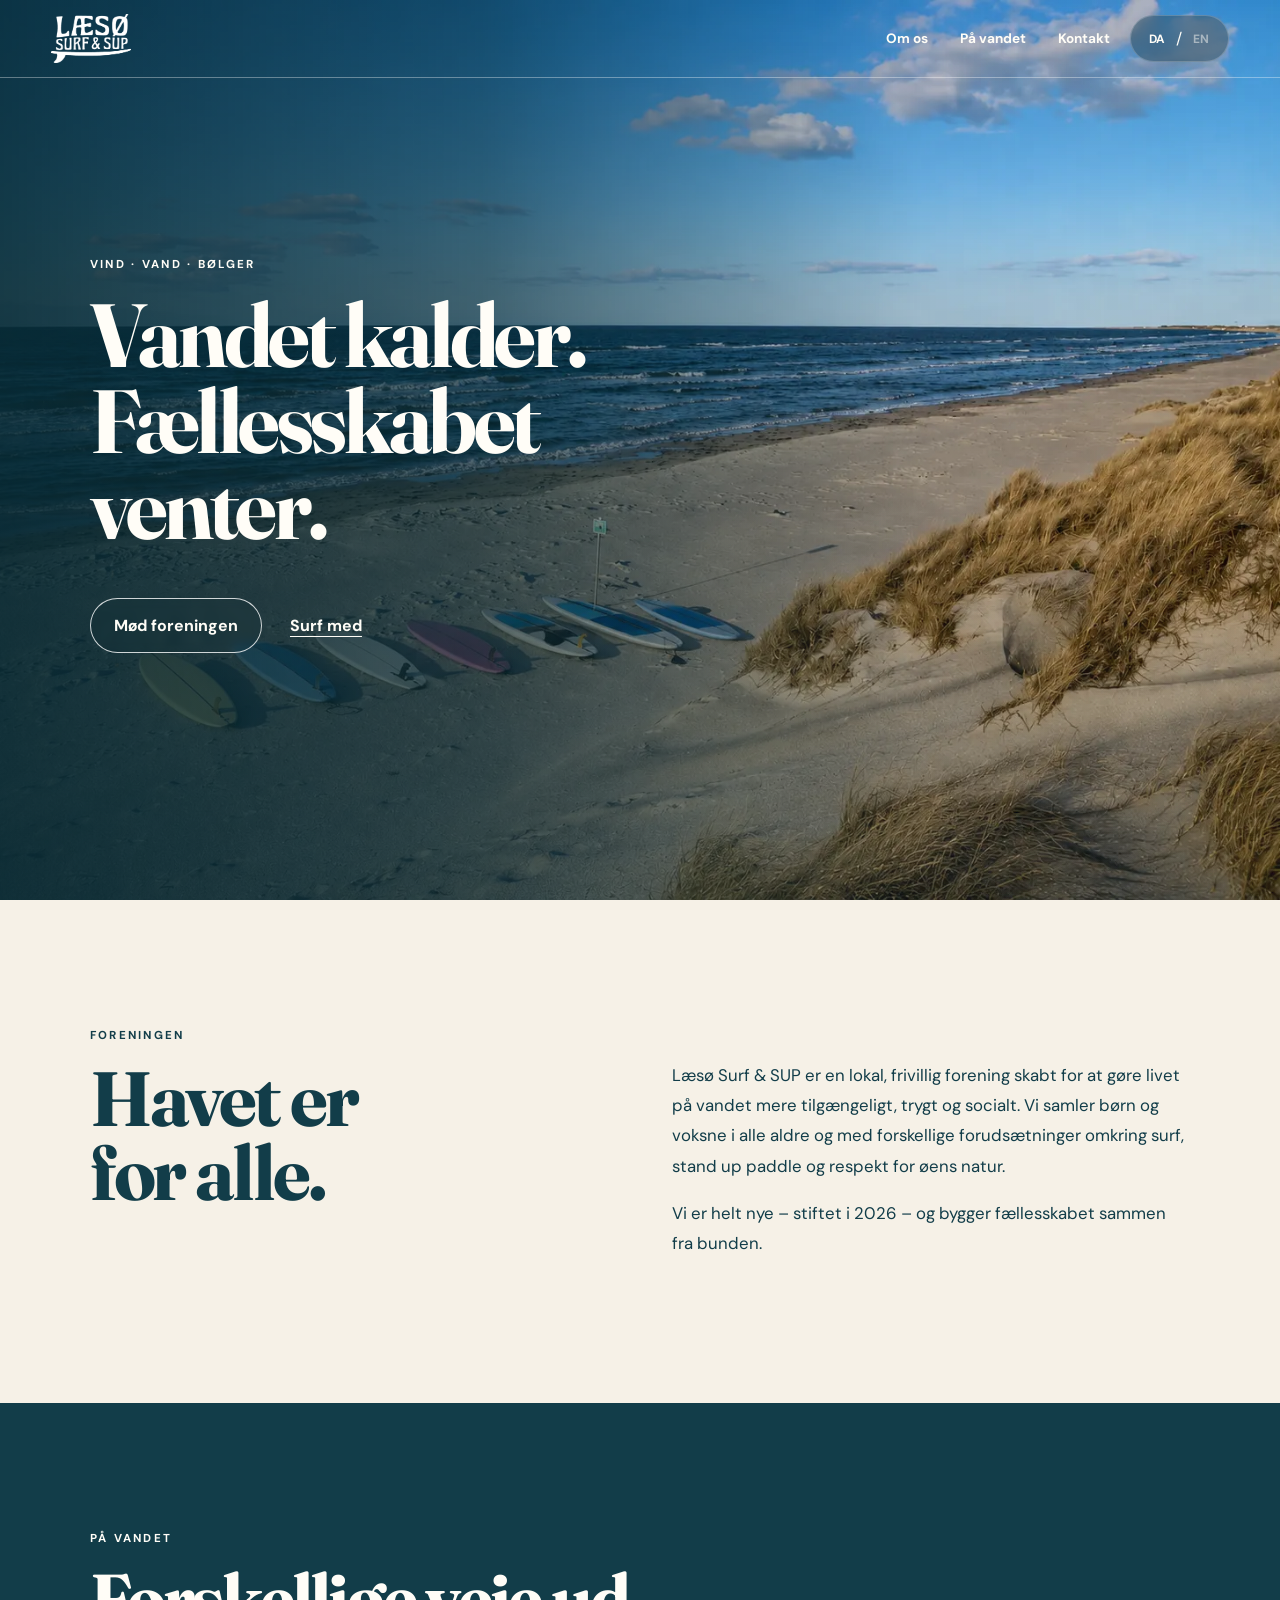
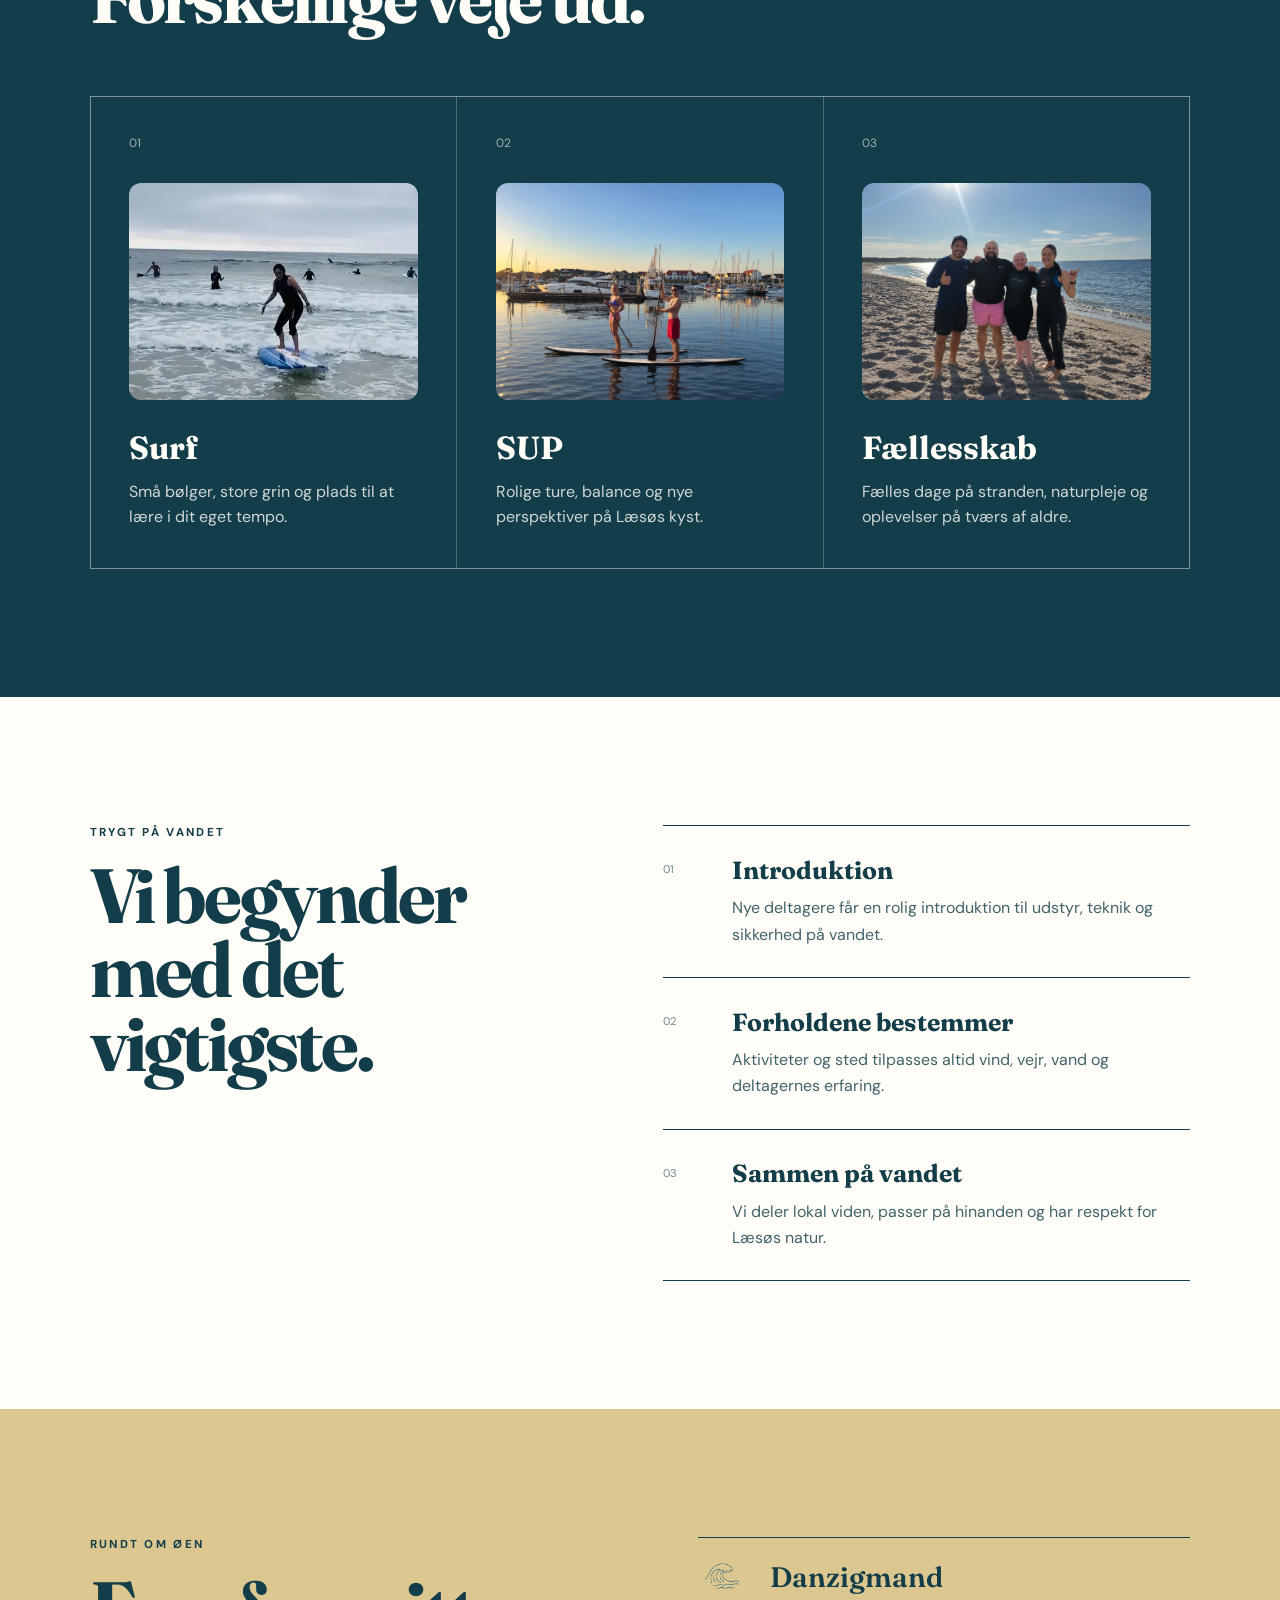
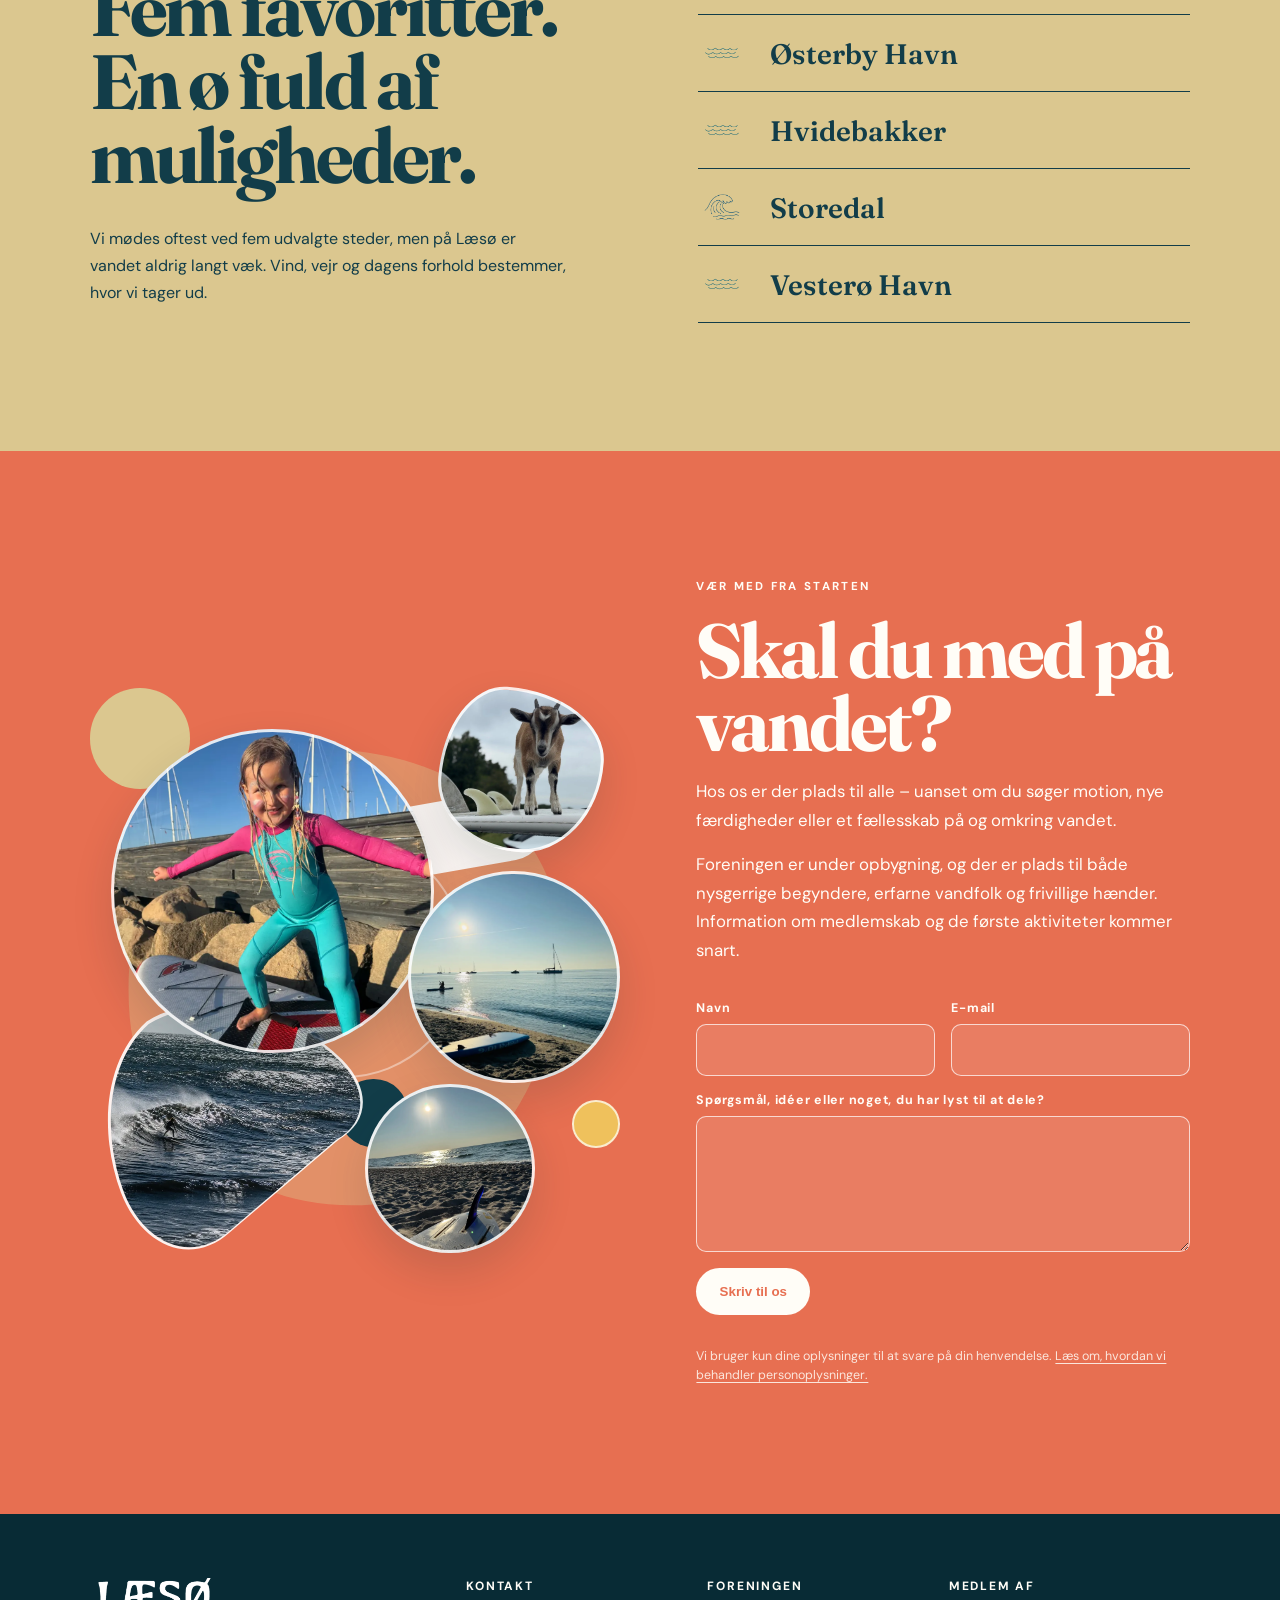
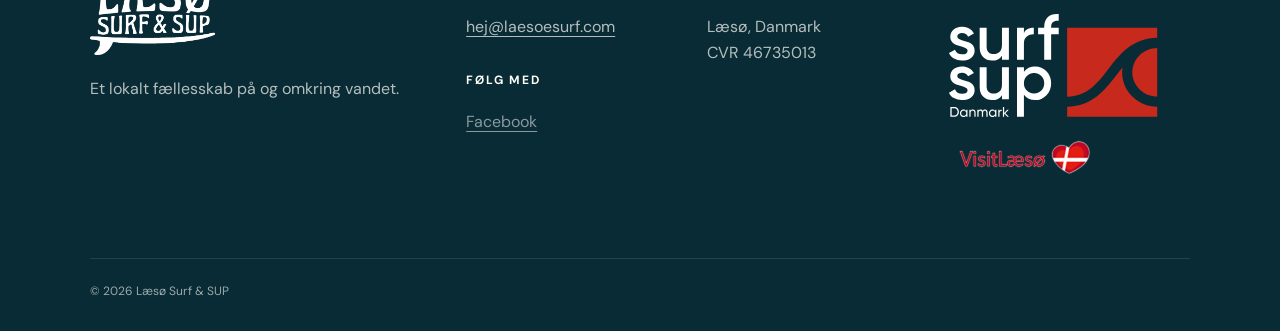
==== commit d6f772a4: "Keep small-waves Surf image with US English copy" ====
--- a/index.html
+++ b/index.html
@@ -74,7 +74,7 @@
       <div class="card-grid">
         <article class="activity-card surf-card">
           <span class="card-number">01</span>
-          <img class="card-image" src="assets/activity-surf.webp" alt="En ny surfer øver sig i de små bølger" loading="lazy">
+          <img class="card-image" src="[data-uri]" alt="En ny surfer øver sig i de små bølger" loading="lazy">
           <h3 data-da="Surf" data-en="Surf">Surf</h3>
           <p data-da="Små bølger, store grin og plads til at lære i dit eget tempo." data-en="Small waves, big smiles and room to learn at your own pace.">Små bølger, store grin og plads til at lære i dit eget tempo.</p>
         </article>
